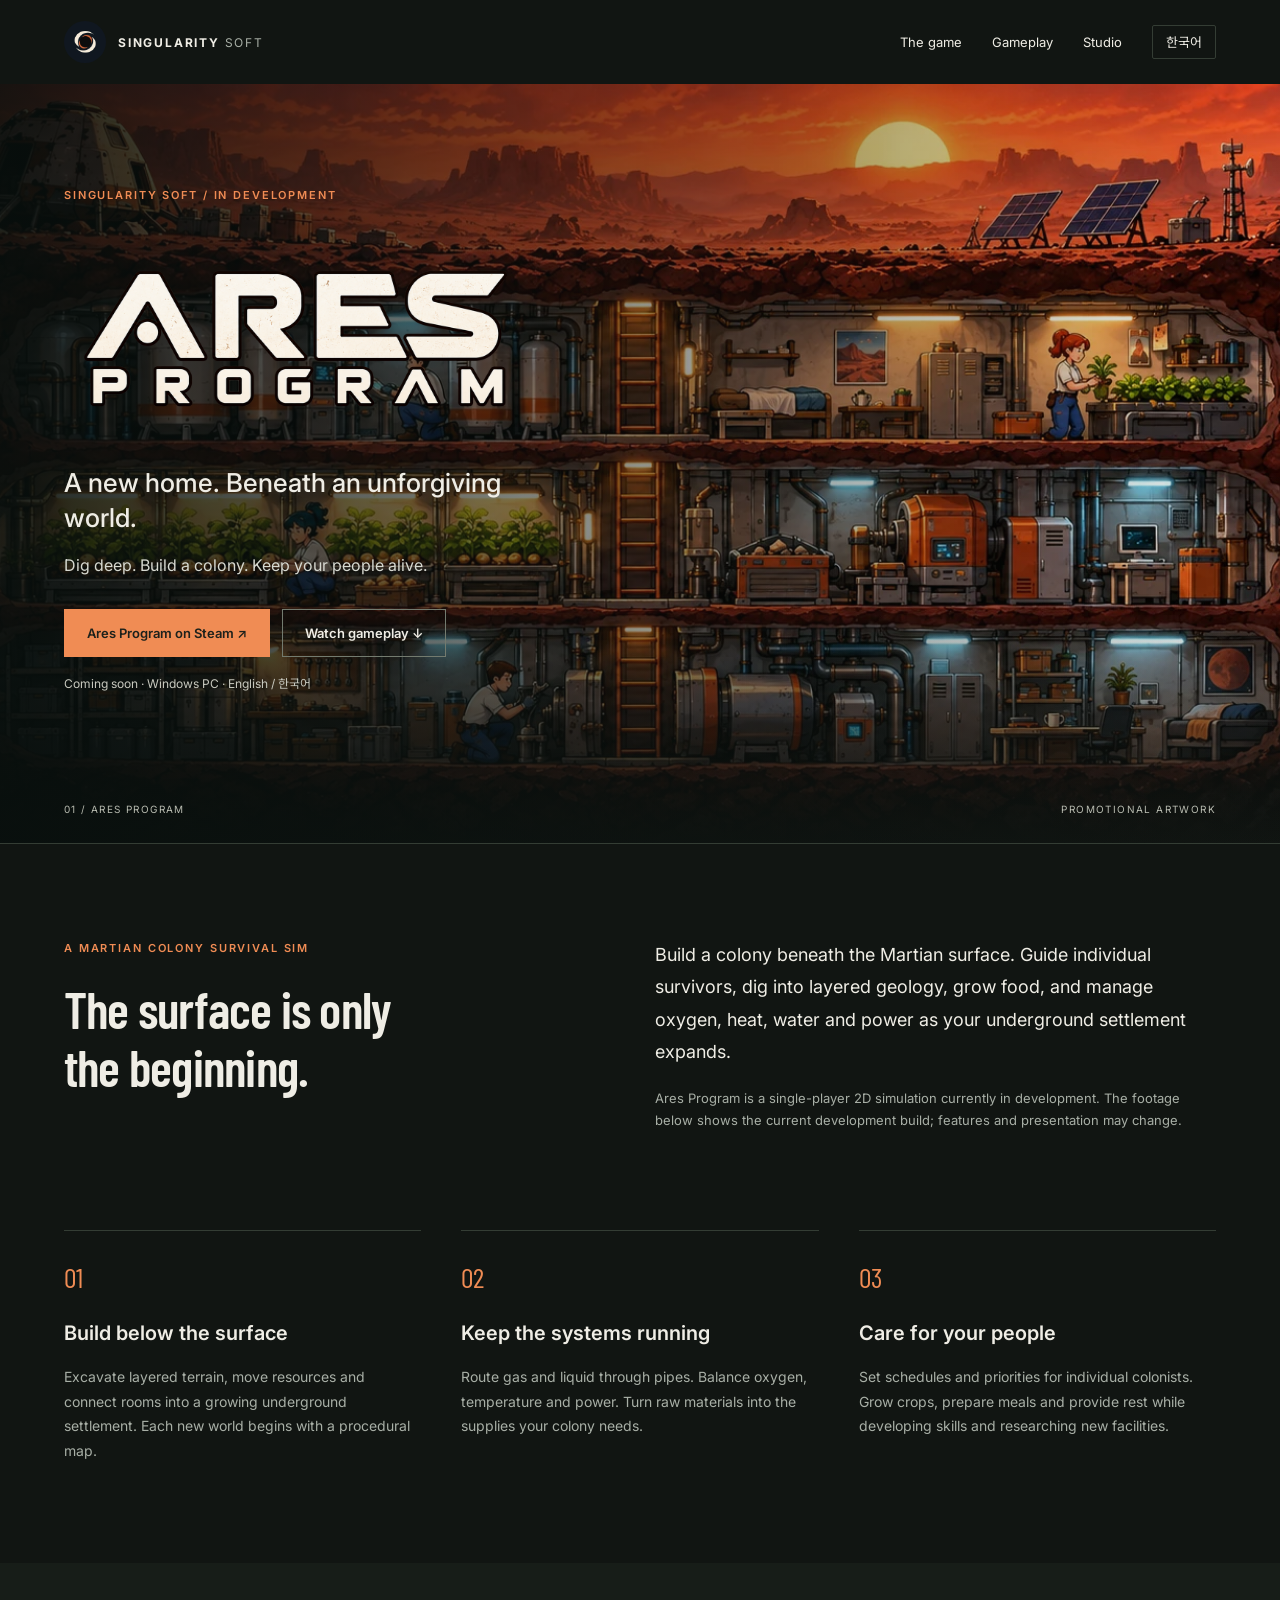
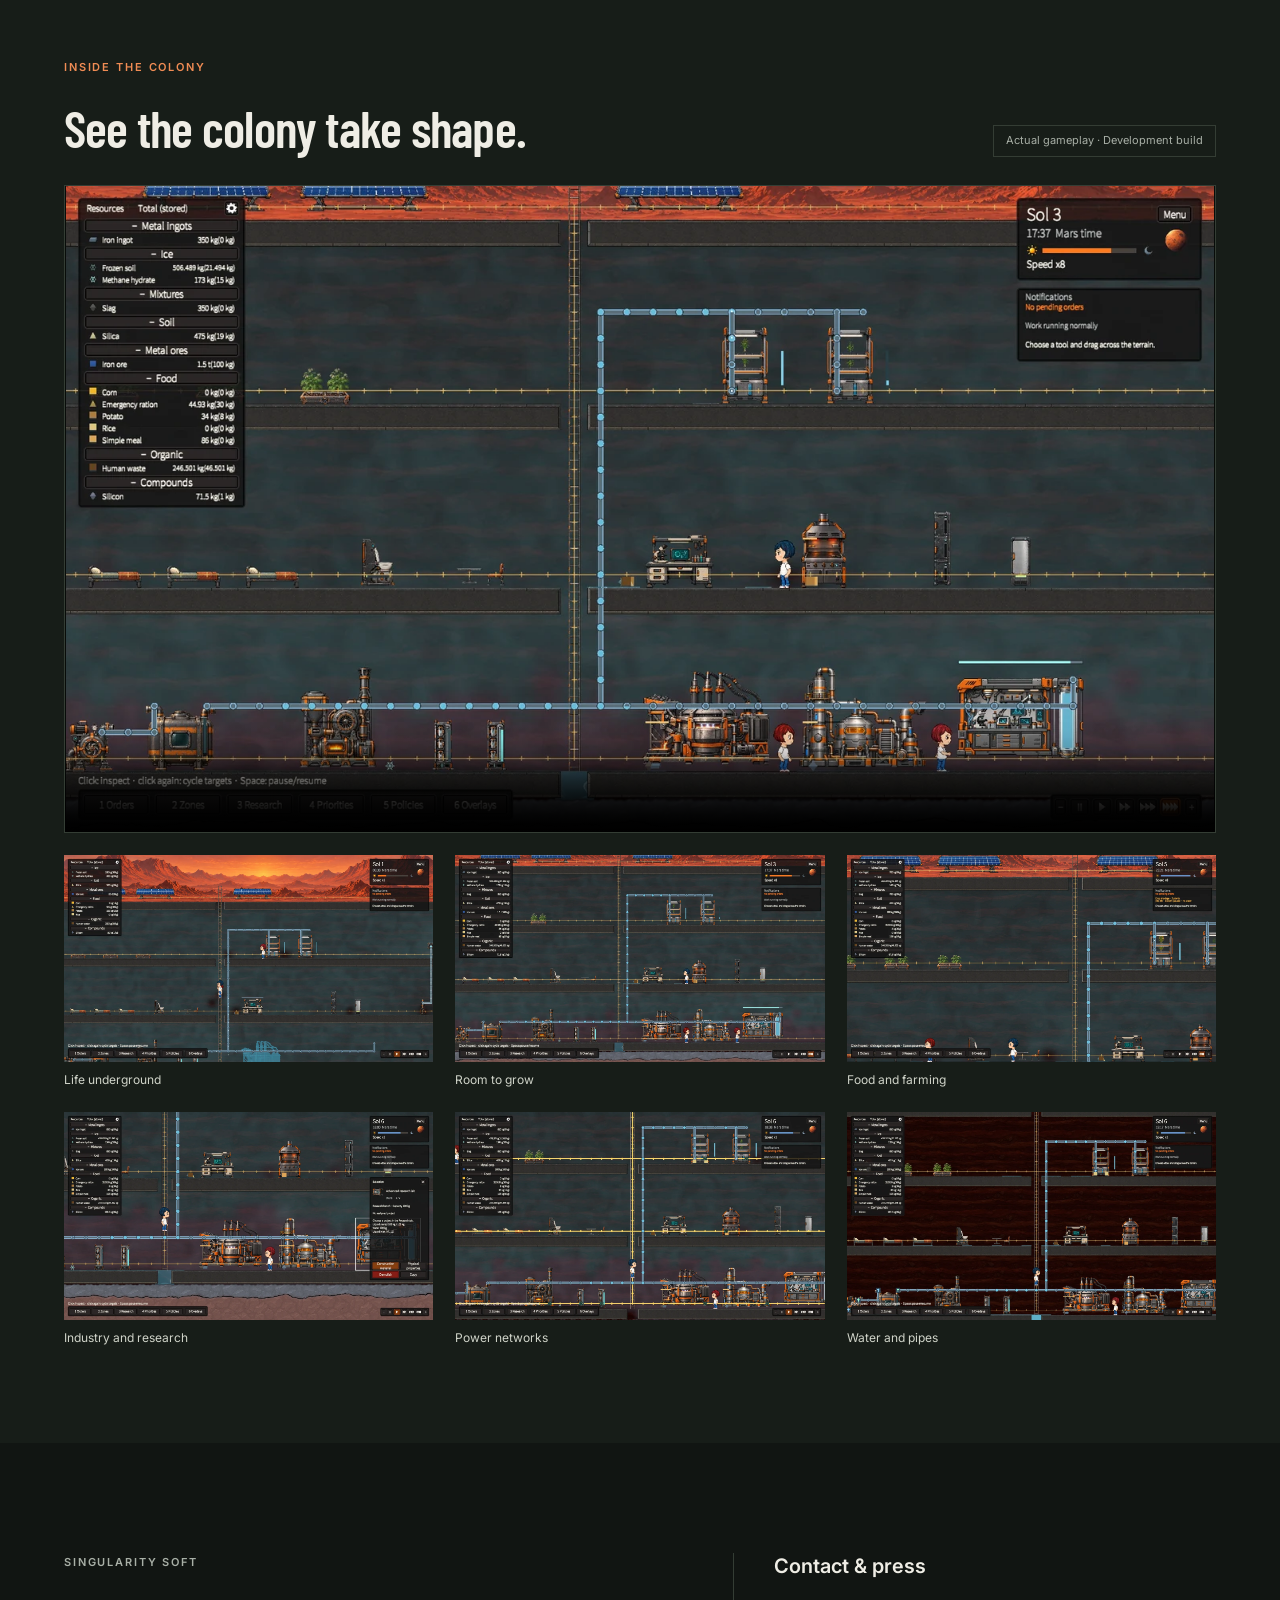
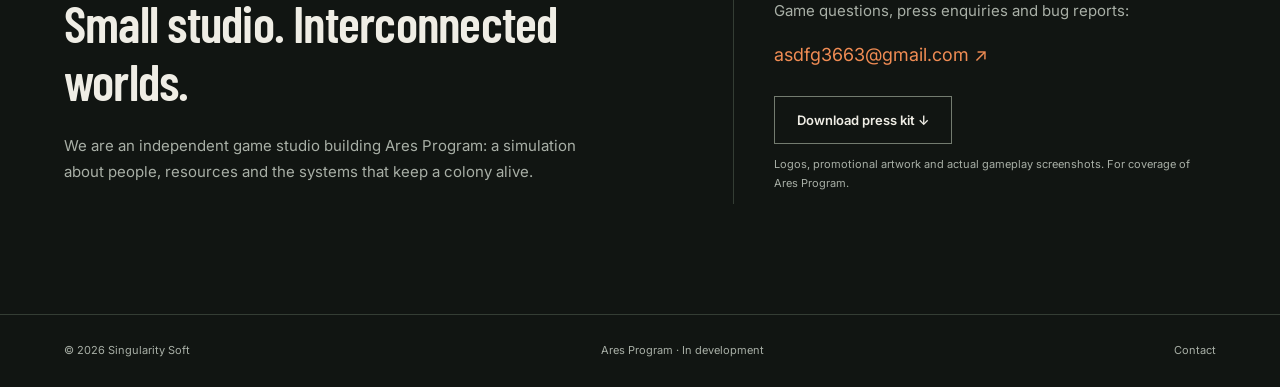
==== index.html @ 764483b1 "Publish Singularity Soft website and Ares Program press kit" ====
<!doctype html>
<html lang="en">
<head>
  <meta charset="utf-8"><meta name="viewport" content="width=device-width,initial-scale=1">
  <title>Singularity Soft — Ares Program</title>
  <meta name="description" content="Ares Program is a 2D Martian colony survival simulation from Singularity Soft. Build beneath the surface. Keep your people alive.">
  <meta property="og:title" content="Ares Program · Singularity Soft"><meta property="og:description" content="A new home beneath the Martian surface. A colony survival simulation in development for Windows.">
  <meta property="og:image" content="https://asdfg3663-alt.github.io/assets/keyart.webp"><meta property="og:type" content="website">
  <meta name="theme-color" content="#111512"><link rel="icon" href="assets/favicon.png"><link rel="stylesheet" href="style.css">
</head>
<body>
<a class="skip" href="#main">Skip to content</a>
<header><a class="brand" href="#"><img src="assets/studio.webp" alt="" width="42" height="42"><span>SINGULARITY <b>SOFT</b></span></a><nav aria-label="Main navigation"><a href="#game" data-en="The game" data-ko="게임 소개">The game</a><a href="#footage" data-en="Gameplay" data-ko="게임 플레이">Gameplay</a><a href="#studio" data-en="Studio" data-ko="개발사">Studio</a><button id="language" aria-label="Switch to Korean">한국어</button></nav></header>
<main id="main">
<section class="hero" aria-labelledby="hero-title"><div class="hero-shade"></div><div class="hero-content"><p class="eyebrow" data-en="SINGULARITY SOFT / IN DEVELOPMENT" data-ko="SINGULARITY SOFT / 개발 중">SINGULARITY SOFT / IN DEVELOPMENT</p><h1 id="hero-title"><img src="assets/ares-logo.png" alt="Ares Program" width="630" height="280"></h1><p class="hero-line" data-en="A new home. Beneath an unforgiving world." data-ko="척박한 화성, 그 아래에 지을 새로운 보금자리.">A new home. Beneath an unforgiving world.</p><p class="hero-copy" data-en="Dig deep. Build a colony. Keep your people alive." data-ko="땅을 파고, 기지를 짓고, 정착민의 생존을 이끄세요.">Dig deep. Build a colony. Keep your people alive.</p><div class="actions"><a class="button primary" href="https://store.steampowered.com/app/5440610/" data-en="Ares Program on Steam ↗" data-ko="Steam에서 Ares Program 보기 ↗">Ares Program on Steam ↗</a><a class="button" href="#footage" data-en="Watch gameplay ↓" data-ko="게임 플레이 보기 ↓">Watch gameplay ↓</a></div><p class="release" data-en="Coming soon · Windows PC · English / 한국어" data-ko="출시 예정 · Windows PC · 영어 / 한국어">Coming soon · Windows PC · English / 한국어</p></div><div class="hero-footer"><span>01 / ARES PROGRAM</span><span data-en="PROMOTIONAL ARTWORK" data-ko="홍보용 아트워크">PROMOTIONAL ARTWORK</span></div></section>
<section id="game" class="section intro"><div><p class="eyebrow" data-en="A MARTIAN COLONY SURVIVAL SIM" data-ko="화성 콜로니 생존 시뮬레이션">A MARTIAN COLONY SURVIVAL SIM</p><h2 data-en="The surface is only the beginning." data-ko="화성의 표면은 시작일 뿐입니다.">The surface is only the beginning.</h2></div><div><p class="lead" data-en="Build a colony beneath the Martian surface. Guide individual survivors, dig into layered geology, grow food, and manage oxygen, heat, water and power as your underground settlement expands." data-ko="화성 지표 아래에 콜로니를 건설하세요. 각 정착민을 이끌어 다양한 지층을 굴착하고, 식량을 재배하며, 산소·열·물·전력을 관리해 지하 정착지를 확장하세요.">Build a colony beneath the Martian surface. Guide individual survivors, dig into layered geology, grow food, and manage oxygen, heat, water and power as your underground settlement expands.</p><p class="muted" data-en="Ares Program is a single-player 2D simulation currently in development. The footage below shows the current development build; features and presentation may change." data-ko="Ares Program은 개발 중인 싱글플레이 2D 시뮬레이션입니다. 아래 영상과 스크린샷은 현재 개발 빌드의 실제 화면이며, 기능과 표현은 변경될 수 있습니다.">Ares Program is a single-player 2D simulation currently in development. The footage below shows the current development build; features and presentation may change.</p></div></section>
<section class="features section" aria-label="Game features"><article><span class="number">01</span><h3 data-en="Build below the surface" data-ko="지하를 개척하세요">Build below the surface</h3><p data-en="Excavate layered terrain, move resources and connect rooms into a growing underground settlement. Each new world begins with a procedural map." data-ko="층층이 쌓인 지형을 굴착하고, 자원을 운반하고, 방들을 연결해 지하 정착지를 확장하세요. 새로운 세계는 절차적으로 생성된 지도에서 시작합니다.">Excavate layered terrain, move resources and connect rooms into a growing underground settlement. Each new world begins with a procedural map.</p></article><article><span class="number">02</span><h3 data-en="Keep the systems running" data-ko="생존 설비를 연결하세요">Keep the systems running</h3><p data-en="Route gas and liquid through pipes. Balance oxygen, temperature and power. Turn raw materials into the supplies your colony needs." data-ko="배관으로 기체와 액체를 이송하고, 산소와 온도, 전력을 관리하세요. 원료를 가공해 콜로니에 필요한 물자를 생산하세요.">Route gas and liquid through pipes. Balance oxygen, temperature and power. Turn raw materials into the supplies your colony needs.</p></article><article><span class="number">03</span><h3 data-en="Care for your people" data-ko="정착민의 삶을 돌보세요">Care for your people</h3><p data-en="Set schedules and priorities for individual colonists. Grow crops, prepare meals and provide rest while developing skills and researching new facilities." data-ko="정착민마다 시간표와 작업 우선순위를 정하세요. 작물을 기르고 식사를 준비하고 쉴 곳을 마련하며, 능력을 키우고 새로운 시설을 연구하세요.">Set schedules and priorities for individual colonists. Grow crops, prepare meals and provide rest while developing skills and researching new facilities.</p></article></section>
<section id="footage" class="section footage"><div class="section-heading"><div><p class="eyebrow" data-en="INSIDE THE COLONY" data-ko="콜로니 내부에서">INSIDE THE COLONY</p><h2 data-en="See the colony take shape." data-ko="기지가 성장하는 모습을 만나보세요.">See the colony take shape.</h2></div><span class="pill" data-en="Actual gameplay · Development build" data-ko="실제 플레이 · 개발 빌드">Actual gameplay · Development build</span></div><video controls preload="none" playsinline poster="assets/02-expansion.webp" aria-label="Ares Program gameplay trailer"><source src="assets/gameplay-trailer.mp4" type="video/mp4"><a href="assets/gameplay-trailer.mp4">Download gameplay video</a></video><div class="gallery">
<button data-image="01-colony"><img src="assets/01-colony.webp" alt="Colonists and an underground settlement" loading="lazy"><span data-en="Life underground" data-ko="지하에서의 생활">Life underground</span></button><button data-image="02-expansion"><img src="assets/02-expansion.webp" alt="An expanded multi-floor colony" loading="lazy"><span data-en="Room to grow" data-ko="확장되는 기지">Room to grow</span></button><button data-image="03-farming"><img src="assets/03-farming.webp" alt="Crops and food production facilities" loading="lazy"><span data-en="Food and farming" data-ko="식량과 농업">Food and farming</span></button><button data-image="04-industry"><img src="assets/04-industry.webp" alt="Industrial production in the colony" loading="lazy"><span data-en="Industry and research" data-ko="생산과 연구">Industry and research</span></button><button data-image="05-power"><img src="assets/05-power.webp" alt="Power network overlay" loading="lazy"><span data-en="Power networks" data-ko="전력망">Power networks</span></button><button data-image="06-liquids"><img src="assets/06-liquids.webp" alt="Liquid pipe network overlay" loading="lazy"><span data-en="Water and pipes" data-ko="물과 배관">Water and pipes</span></button></div></section>
<section id="studio" class="section studio"><div><p class="eyebrow">SINGULARITY SOFT</p><h2 data-en="Small studio. Interconnected worlds." data-ko="작은 개발사, 서로 연결되는 세계.">Small studio. Interconnected worlds.</h2><p data-en="We are an independent game studio building Ares Program: a simulation about people, resources and the systems that keep a colony alive." data-ko="Singularity Soft는 사람과 자원, 콜로니를 살아 있게 하는 시스템을 담은 시뮬레이션 Ares Program을 만드는 인디 게임 개발사입니다.">We are an independent game studio building Ares Program: a simulation about people, resources and the systems that keep a colony alive.</p></div><aside><h3 data-en="Contact & press" data-ko="문의 및 보도자료">Contact & press</h3><p data-en="Game questions, press enquiries and bug reports:" data-ko="게임 문의, 취재 요청 및 버그 제보:">Game questions, press enquiries and bug reports:</p><a class="contact" href="mailto:asdfg3663@gmail.com">asdfg3663@gmail.com ↗</a><a class="button press" href="assets/ares-program-press-kit.zip" download data-en="Download press kit ↓" data-ko="프레스킷 다운로드 ↓">Download press kit ↓</a><p class="muted small" data-en="Logos, promotional artwork and actual gameplay screenshots. For coverage of Ares Program." data-ko="Ares Program 소개 및 보도를 위한 로고, 홍보 이미지, 실제 플레이 스크린샷입니다.">Logos, promotional artwork and actual gameplay screenshots. For coverage of Ares Program.</p></aside></section>
</main><footer><span>© 2026 Singularity Soft</span><span data-en="Ares Program · In development" data-ko="Ares Program · 개발 중">Ares Program · In development</span><a href="mailto:asdfg3663@gmail.com" data-en="Contact" data-ko="문의">Contact</a></footer>
<dialog id="lightbox"><button class="close" aria-label="Close screenshot">×</button><img alt=""><p></p></dialog><script src="script.js"></script>
</body></html>
---- style.css ----
@import url('https://fonts.googleapis.com/css2?family=Barlow+Condensed:wght@500;600;700&family=Inter:wght@400;500;600;700&family=Noto+Sans+KR:wght@400;500;700&display=swap');
:root{color-scheme:dark;--bg:#111512;--panel:#1b211d;--text:#efede5;--muted:#a8afa6;--accent:#f08c54;--line:#343d34}*{box-sizing:border-box}html{scroll-behavior:smooth;scroll-padding-top:80px}body{margin:0;background:var(--bg);color:var(--text);font:15px/1.75 Inter,'Noto Sans KR',sans-serif}a{color:inherit;text-decoration:none}button{font:inherit;cursor:pointer;color:inherit}a:focus-visible,button:focus-visible{outline:3px solid var(--accent);outline-offset:5px}header{height:84px;max-width:1440px;margin:auto;display:flex;align-items:center;justify-content:space-between;padding:0 5vw}.brand{display:flex;align-items:center;gap:12px;letter-spacing:.15em;font-size:12px;font-weight:700}.brand img{border-radius:50%}.brand b{font-weight:400;color:var(--muted)}nav{display:flex;gap:30px;align-items:center;font-size:13px}nav a:hover{color:var(--accent)}#language{background:transparent;border:1px solid var(--line);border-radius:2px;padding:5px 13px}.skip{position:absolute;left:10px;top:-100px;z-index:10;background:#111;padding:10px}.skip:focus{top:10px}.hero{position:relative;min-height:760px;display:flex;align-items:center;background:url('assets/hero.webp') center center/cover no-repeat;border-bottom:1px solid var(--line);isolation:isolate}.hero-shade{position:absolute;inset:0;background:linear-gradient(90deg,rgba(8,15,13,.9),rgba(8,15,13,.48) 46%,rgba(8,15,13,.06)),linear-gradient(0deg,#111512,transparent 28%);z-index:-1}.hero-content{width:1280px;margin:0 auto;padding:75px 5vw 110px}.eyebrow{font-size:11px;letter-spacing:.17em;font-weight:600;color:var(--accent);margin:0 0 22px}h1{margin:0 0 8px;width:470px;max-width:80vw;line-height:1}h1 img{display:block;width:100%;height:auto}.hero-line{font-size:26px;line-height:1.35;max-width:470px;margin:26px 0 14px;font-weight:500}.hero-copy{font-size:16px;color:#d7d9d1}.actions{display:flex;gap:12px;flex-wrap:wrap;margin:30px 0 16px}.button{display:inline-flex;justify-content:center;align-items:center;min-height:48px;padding:10px 22px;font-size:13px;font-weight:600;border:1px solid #737b6f;transition:background .2s}.button:hover{background:#ffffff12}.primary{background:var(--accent);border-color:var(--accent);color:#1d211b}.primary:hover{background:#ffa671}.release{font-size:12px;color:#c8c9bf}.hero-footer{position:absolute;bottom:25px;left:5vw;right:5vw;display:flex;justify-content:space-between;letter-spacing:.14em;font-size:10px;color:#b9bcb1}.section{max-width:1280px;padding:95px 5vw;margin:0 auto}h2{font-family:'Barlow Condensed','Noto Sans KR',sans-serif;font-size:clamp(34px,4vw,52px);font-weight:600;line-height:1.12;letter-spacing:-.015em;margin:0 0 24px}h3{font-size:20px;line-height:1.35;font-weight:600;margin:18px 0}.intro{display:grid;grid-template-columns:1fr 1.15fr;gap:9%;padding-bottom:50px}.intro h2{max-width:370px}.lead{margin-top:0;font-size:18px;line-height:1.8}.muted{color:var(--muted);font-size:13px}.features{display:grid;grid-template-columns:repeat(3,1fr);gap:40px;padding-top:35px;padding-bottom:100px}.features article{border-top:1px solid var(--line);padding-top:22px}.features p{color:var(--muted);font-size:14px;margin-bottom:0}.number{font-family:'Barlow Condensed',sans-serif;color:var(--accent);font-size:28px}.footage{max-width:none;background:#171d18;padding-left:max(5vw,calc((100vw - 1152px)/2));padding-right:max(5vw,calc((100vw - 1152px)/2))}.section-heading{display:flex;justify-content:space-between;gap:25px;align-items:flex-end;margin-bottom:28px}.section-heading h2{margin-bottom:0}.pill{font-size:11px;color:var(--muted);border:1px solid var(--line);padding:5px 12px;white-space:nowrap}video{width:100%;aspect-ratio:16/9;display:block;background:#080c09;border:1px solid var(--line)}.gallery{margin-top:22px;display:grid;grid-template-columns:repeat(3,1fr);gap:22px}.gallery button{background:transparent;text-align:left;border:0;padding:0}.gallery img{width:100%;aspect-ratio:16/9;object-fit:cover;display:block;transition:filter .2s}.gallery button:hover img{filter:brightness(1.16)}.gallery span{display:block;padding-top:7px;font-size:12px;color:#d0d4c9}.studio{display:grid;grid-template-columns:1.1fr 1fr;gap:12%;padding-top:110px;padding-bottom:110px}.studio p{color:var(--muted)}.studio aside{border-left:1px solid var(--line);padding-left:40px}.studio aside h3{margin-top:0}.contact{font-size:18px;color:var(--accent);display:block;overflow-wrap:anywhere}.press{margin-top:25px}.small{font-size:11px}footer{display:flex;justify-content:space-between;padding:26px 5vw;border-top:1px solid var(--line);color:var(--muted);font-size:11px}dialog{border:1px solid var(--line);padding:40px 14px 10px;background:#0c100d;max-width:94vw;max-height:94vh}dialog::backdrop{background:#000d}dialog img{display:block;max-width:89vw;max-height:77vh;object-fit:contain}dialog p{margin:10px 0 0;color:var(--muted);font-size:12px}.close{position:absolute;right:8px;top:0;border:0;background:transparent;font-size:27px}html[lang=ko] h2{font-size:clamp(30px,3.2vw,42px);line-height:1.35}html[lang=ko] .hero-line{font-size:25px}
@media(max-width:760px){header{height:70px}.brand{font-size:10px;gap:7px;letter-spacing:.06em}.brand img{width:32px;height:32px}nav{gap:12px;font-size:11px}nav a:nth-child(3){display:none}.hero{min-height:670px;background-position:58% center}.hero-shade{background:linear-gradient(90deg,#08100ded,#08100d70),linear-gradient(0deg,#111512,transparent 45%)}.hero-content{padding:65px 6vw 100px}h1{max-width:80vw;width:390px}.hero-line{font-size:24px;max-width:360px}.section{padding:60px 6vw}.intro,.studio{grid-template-columns:1fr;gap:25px}.intro h2{max-width:100%}.features{grid-template-columns:1fr;gap:28px;padding-top:0}.features h3{margin:8px 0}.features p{margin-top:0}.section-heading{display:block}.pill{display:inline-block;margin-top:16px}.gallery{grid-template-columns:repeat(2,1fr);gap:16px}.studio aside{border-left:0;border-top:1px solid var(--line);padding:25px 0 0}.lead{font-size:16px}footer{gap:15px;flex-wrap:wrap}.hero-footer{font-size:8px}.hero-copy{font-size:14px}}
@media(prefers-reduced-motion:reduce){html{scroll-behavior:auto}*{transition:none!important}}
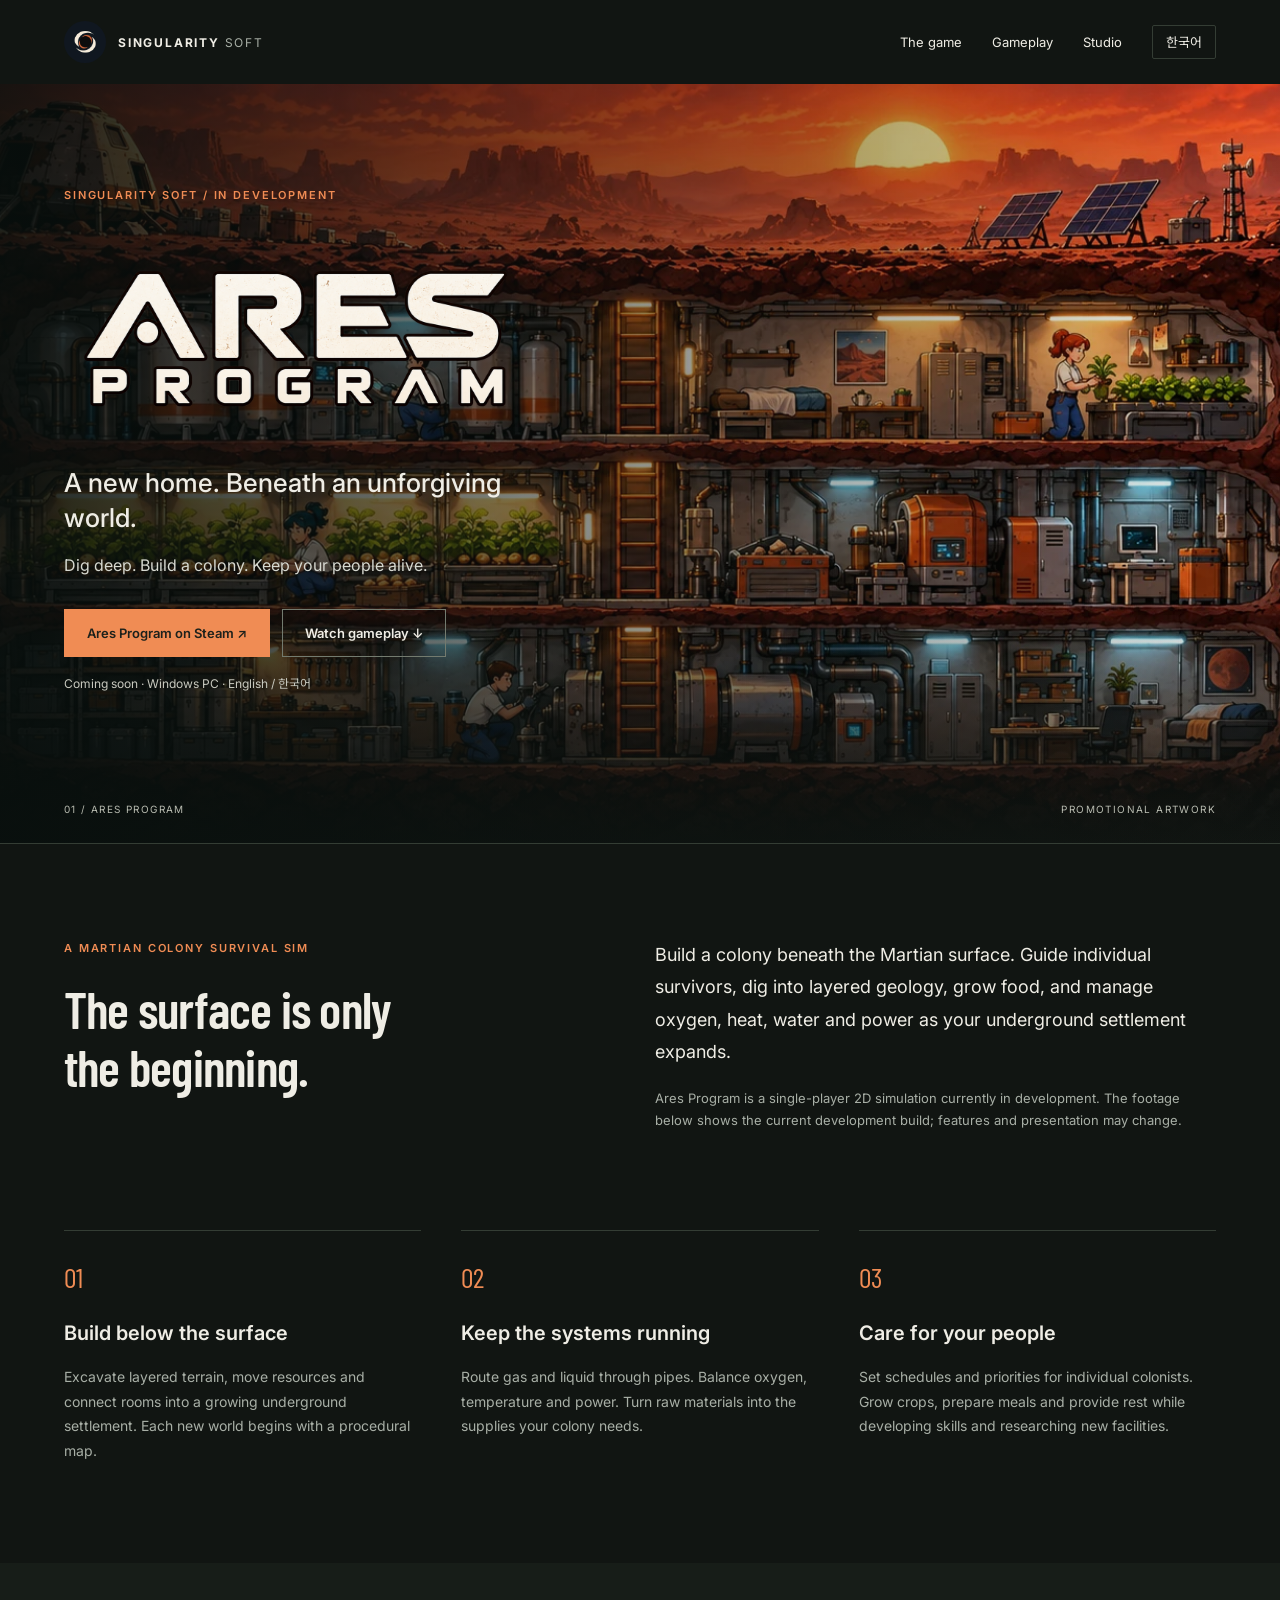
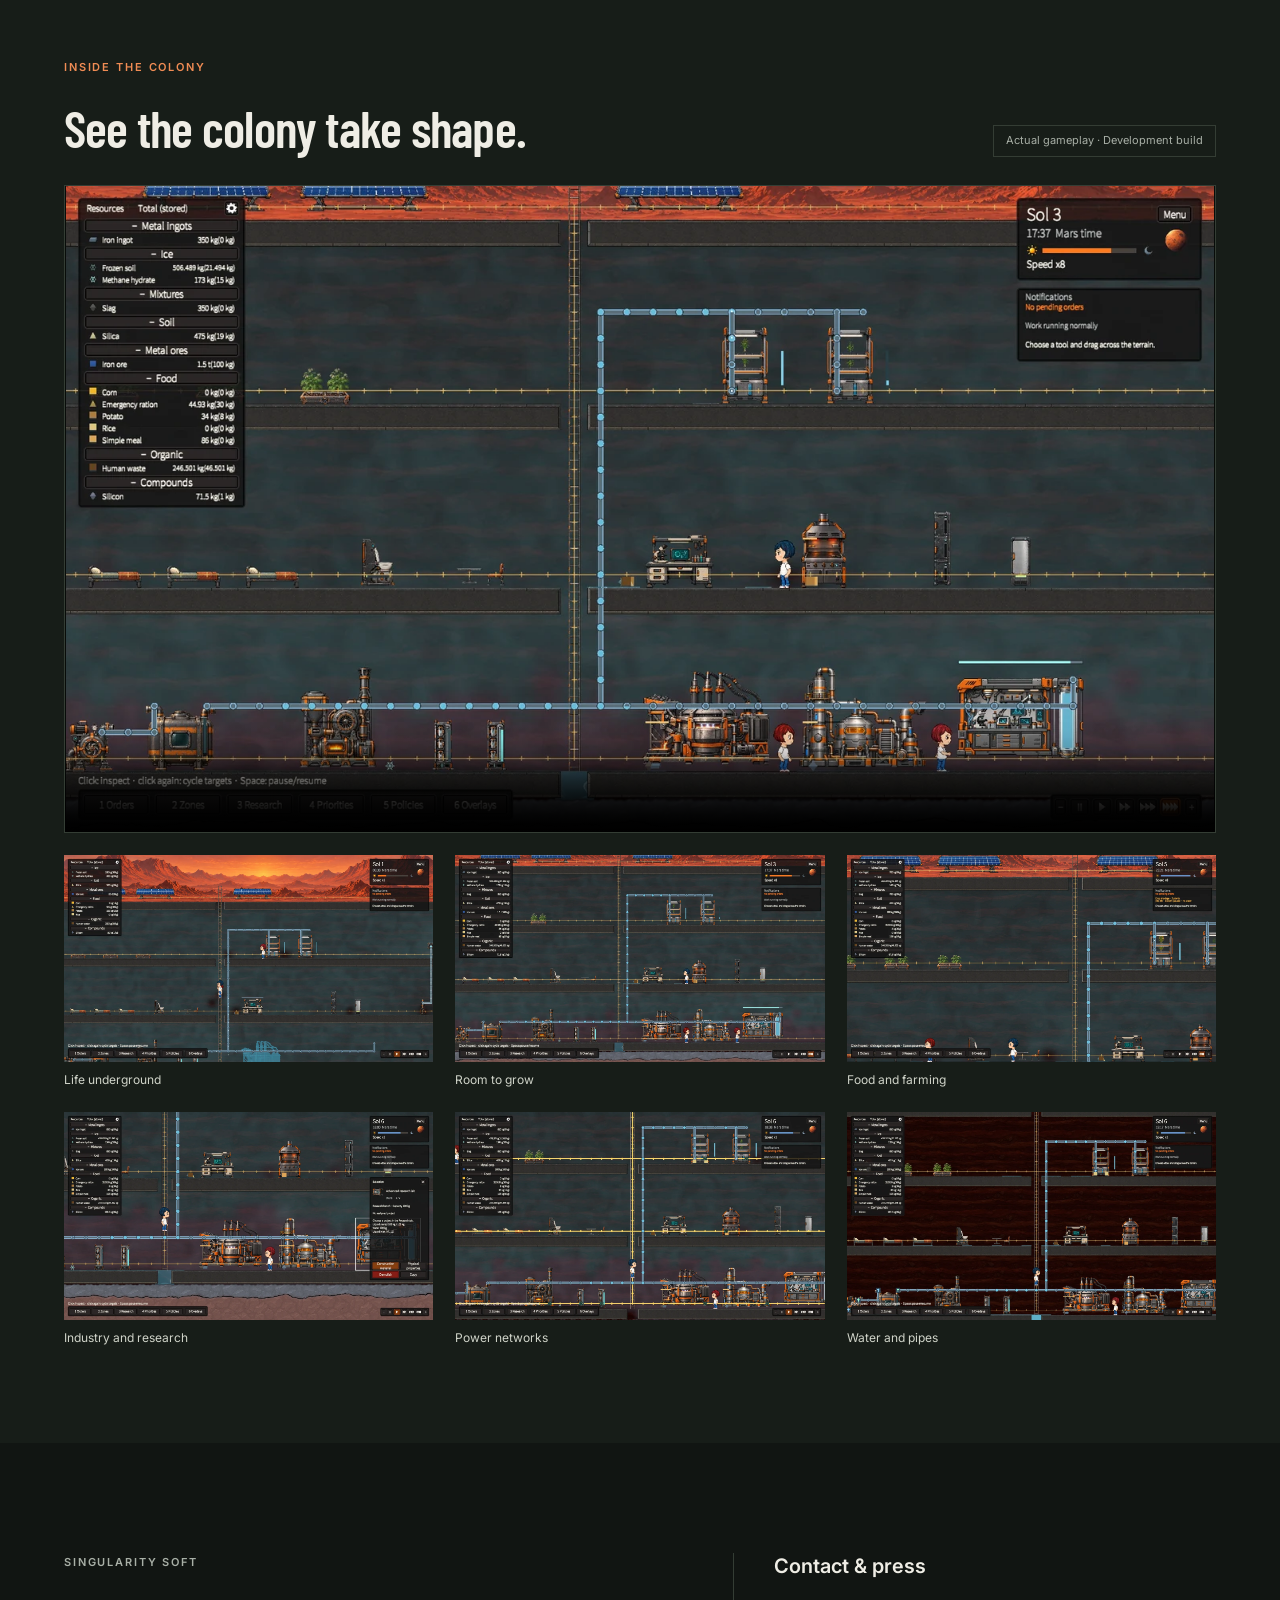
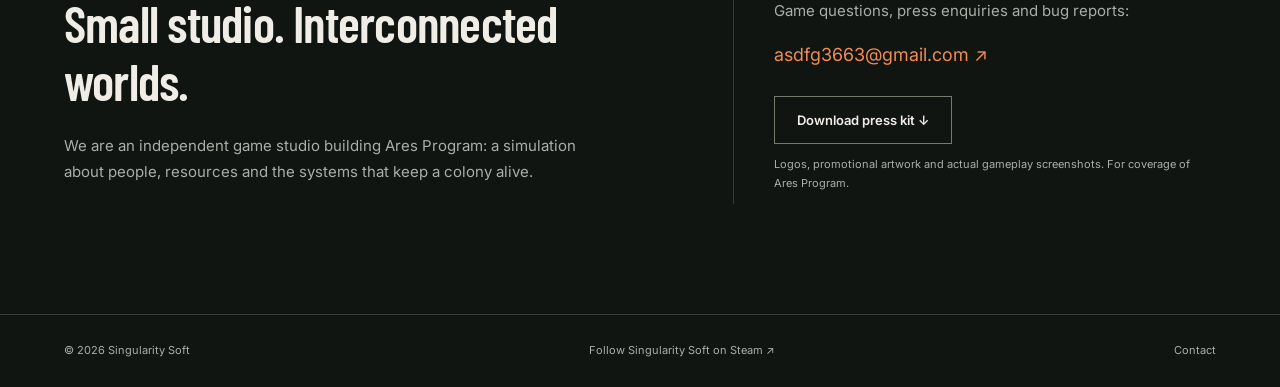
==== commit c298fc1c: "Link official Steam developer homepage" ====
--- a/index.html
+++ b/index.html
@@ -18,6 +18,6 @@
 <section id="footage" class="section footage"><div class="section-heading"><div><p class="eyebrow" data-en="INSIDE THE COLONY" data-ko="콜로니 내부에서">INSIDE THE COLONY</p><h2 data-en="See the colony take shape." data-ko="기지가 성장하는 모습을 만나보세요.">See the colony take shape.</h2></div><span class="pill" data-en="Actual gameplay · Development build" data-ko="실제 플레이 · 개발 빌드">Actual gameplay · Development build</span></div><video controls preload="none" playsinline poster="assets/02-expansion.webp" aria-label="Ares Program gameplay trailer"><source src="assets/gameplay-trailer.mp4" type="video/mp4"><a href="assets/gameplay-trailer.mp4">Download gameplay video</a></video><div class="gallery">
 <button data-image="01-colony"><img src="assets/01-colony.webp" alt="Colonists and an underground settlement" loading="lazy"><span data-en="Life underground" data-ko="지하에서의 생활">Life underground</span></button><button data-image="02-expansion"><img src="assets/02-expansion.webp" alt="An expanded multi-floor colony" loading="lazy"><span data-en="Room to grow" data-ko="확장되는 기지">Room to grow</span></button><button data-image="03-farming"><img src="assets/03-farming.webp" alt="Crops and food production facilities" loading="lazy"><span data-en="Food and farming" data-ko="식량과 농업">Food and farming</span></button><button data-image="04-industry"><img src="assets/04-industry.webp" alt="Industrial production in the colony" loading="lazy"><span data-en="Industry and research" data-ko="생산과 연구">Industry and research</span></button><button data-image="05-power"><img src="assets/05-power.webp" alt="Power network overlay" loading="lazy"><span data-en="Power networks" data-ko="전력망">Power networks</span></button><button data-image="06-liquids"><img src="assets/06-liquids.webp" alt="Liquid pipe network overlay" loading="lazy"><span data-en="Water and pipes" data-ko="물과 배관">Water and pipes</span></button></div></section>
 <section id="studio" class="section studio"><div><p class="eyebrow">SINGULARITY SOFT</p><h2 data-en="Small studio. Interconnected worlds." data-ko="작은 개발사, 서로 연결되는 세계.">Small studio. Interconnected worlds.</h2><p data-en="We are an independent game studio building Ares Program: a simulation about people, resources and the systems that keep a colony alive." data-ko="Singularity Soft는 사람과 자원, 콜로니를 살아 있게 하는 시스템을 담은 시뮬레이션 Ares Program을 만드는 인디 게임 개발사입니다.">We are an independent game studio building Ares Program: a simulation about people, resources and the systems that keep a colony alive.</p></div><aside><h3 data-en="Contact & press" data-ko="문의 및 보도자료">Contact & press</h3><p data-en="Game questions, press enquiries and bug reports:" data-ko="게임 문의, 취재 요청 및 버그 제보:">Game questions, press enquiries and bug reports:</p><a class="contact" href="mailto:asdfg3663@gmail.com">asdfg3663@gmail.com ↗</a><a class="button press" href="assets/ares-program-press-kit.zip" download data-en="Download press kit ↓" data-ko="프레스킷 다운로드 ↓">Download press kit ↓</a><p class="muted small" data-en="Logos, promotional artwork and actual gameplay screenshots. For coverage of Ares Program." data-ko="Ares Program 소개 및 보도를 위한 로고, 홍보 이미지, 실제 플레이 스크린샷입니다.">Logos, promotional artwork and actual gameplay screenshots. For coverage of Ares Program.</p></aside></section>
-</main><footer><span>© 2026 Singularity Soft</span><span data-en="Ares Program · In development" data-ko="Ares Program · 개발 중">Ares Program · In development</span><a href="mailto:asdfg3663@gmail.com" data-en="Contact" data-ko="문의">Contact</a></footer>
+</main><footer><span>© 2026 Singularity Soft</span><a href="https://store.steampowered.com/dev/SingularitySoft" data-en="Follow Singularity Soft on Steam ↗" data-ko="Steam에서 Singularity Soft 팔로우 ↗">Follow Singularity Soft on Steam ↗</a><a href="mailto:asdfg3663@gmail.com" data-en="Contact" data-ko="문의">Contact</a></footer>
 <dialog id="lightbox"><button class="close" aria-label="Close screenshot">×</button><img alt=""><p></p></dialog><script src="script.js"></script>
 </body></html>
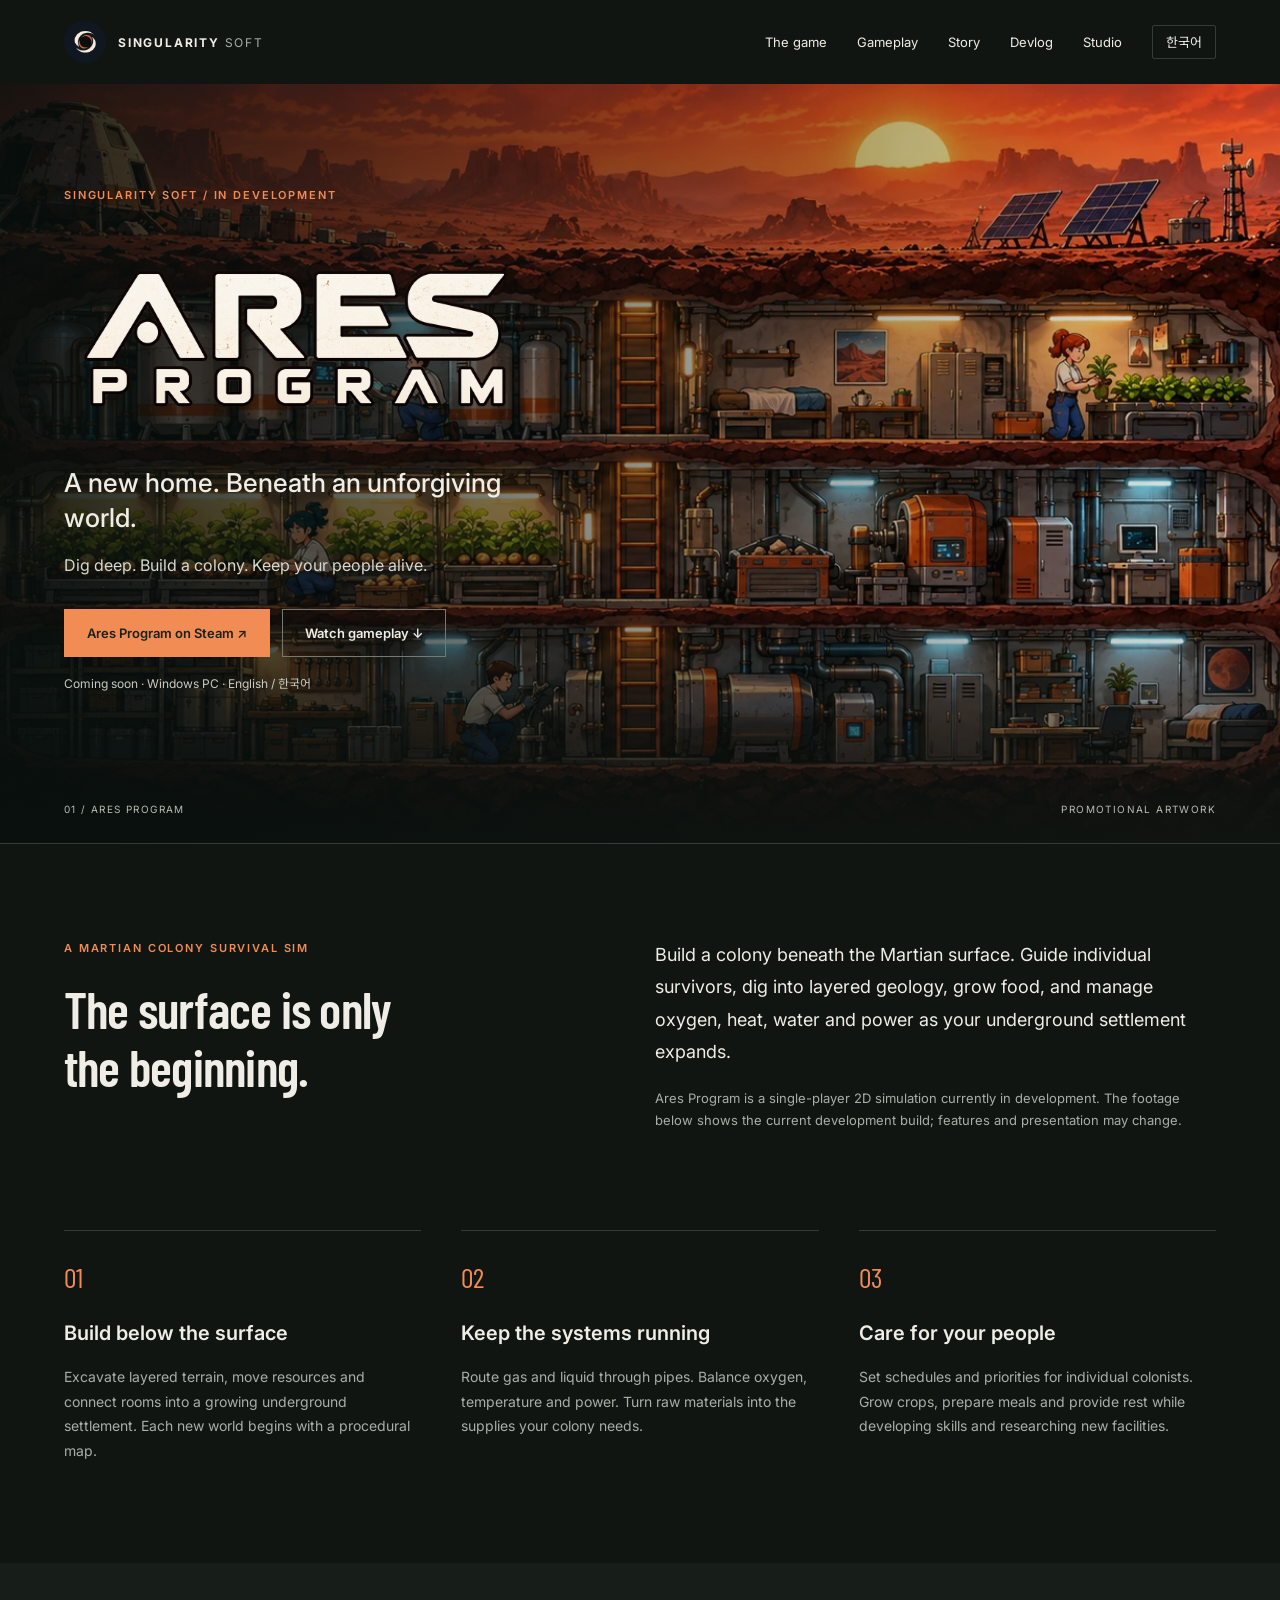
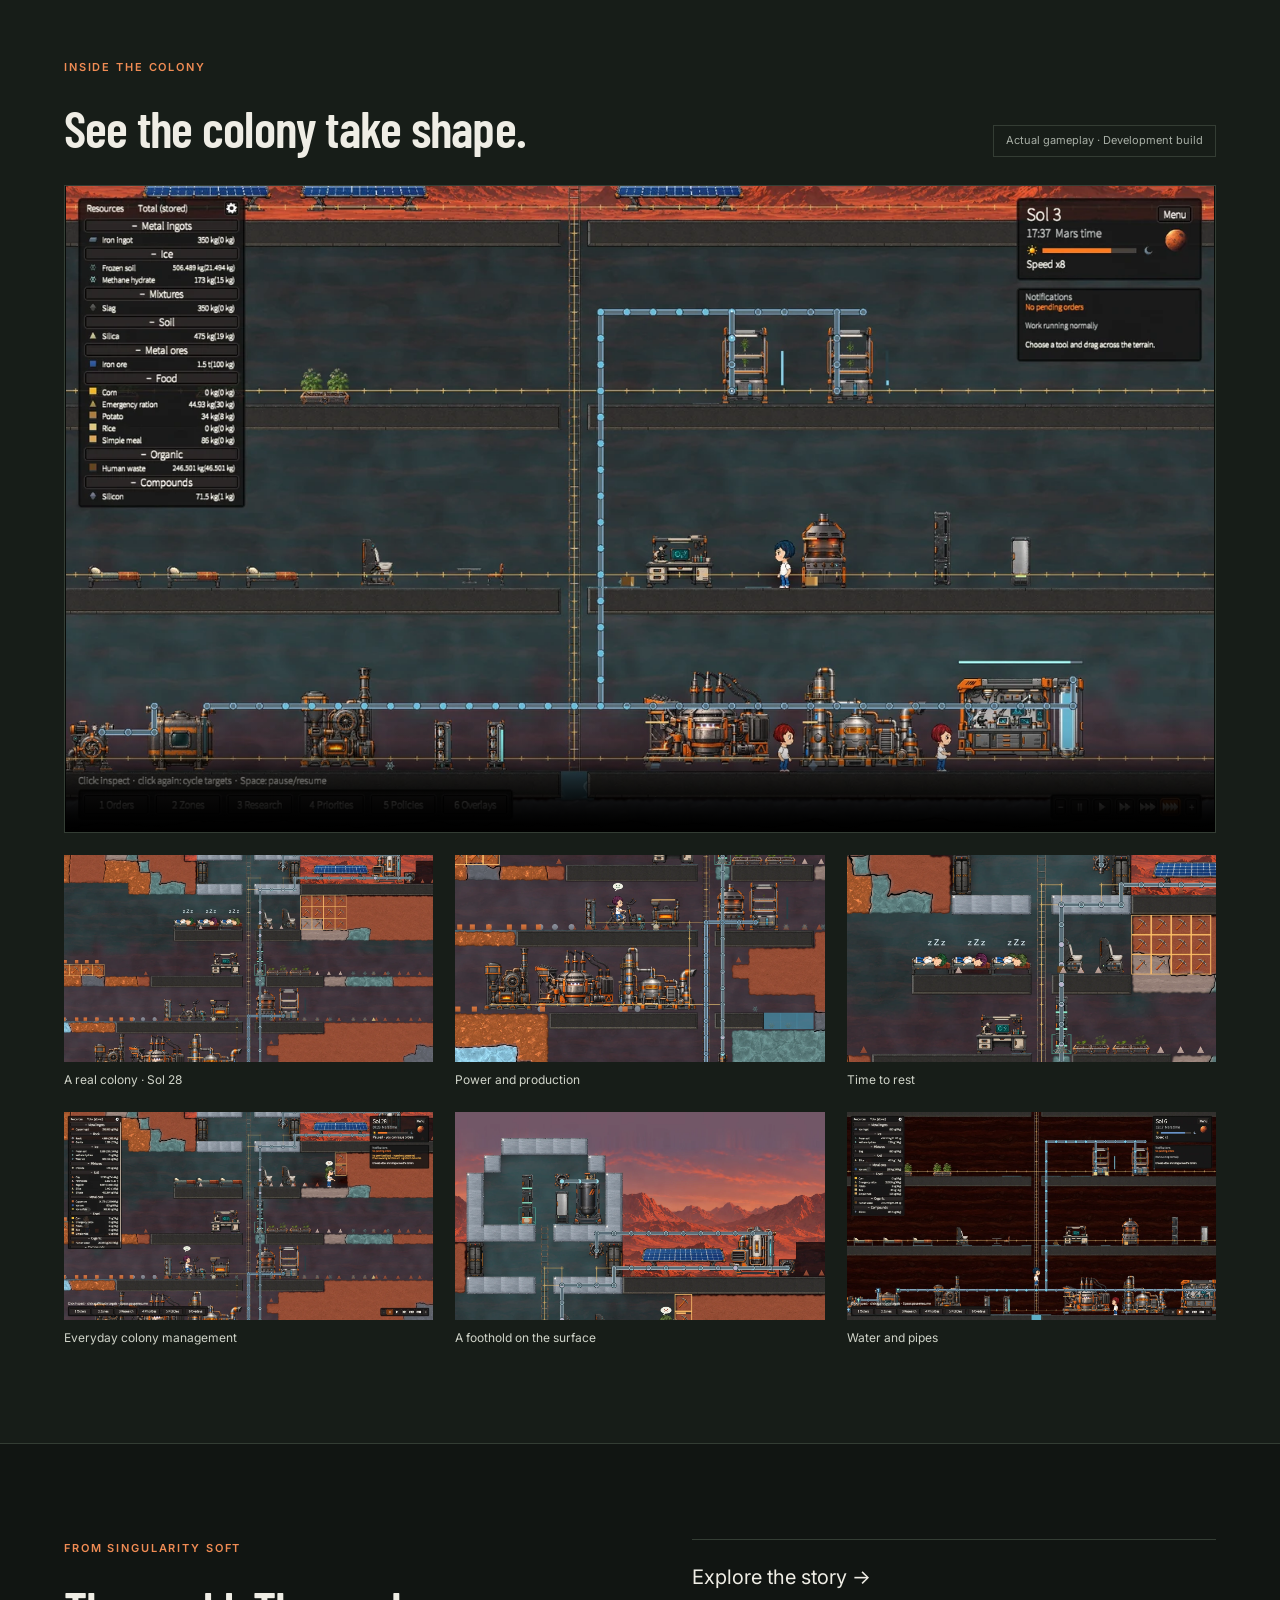
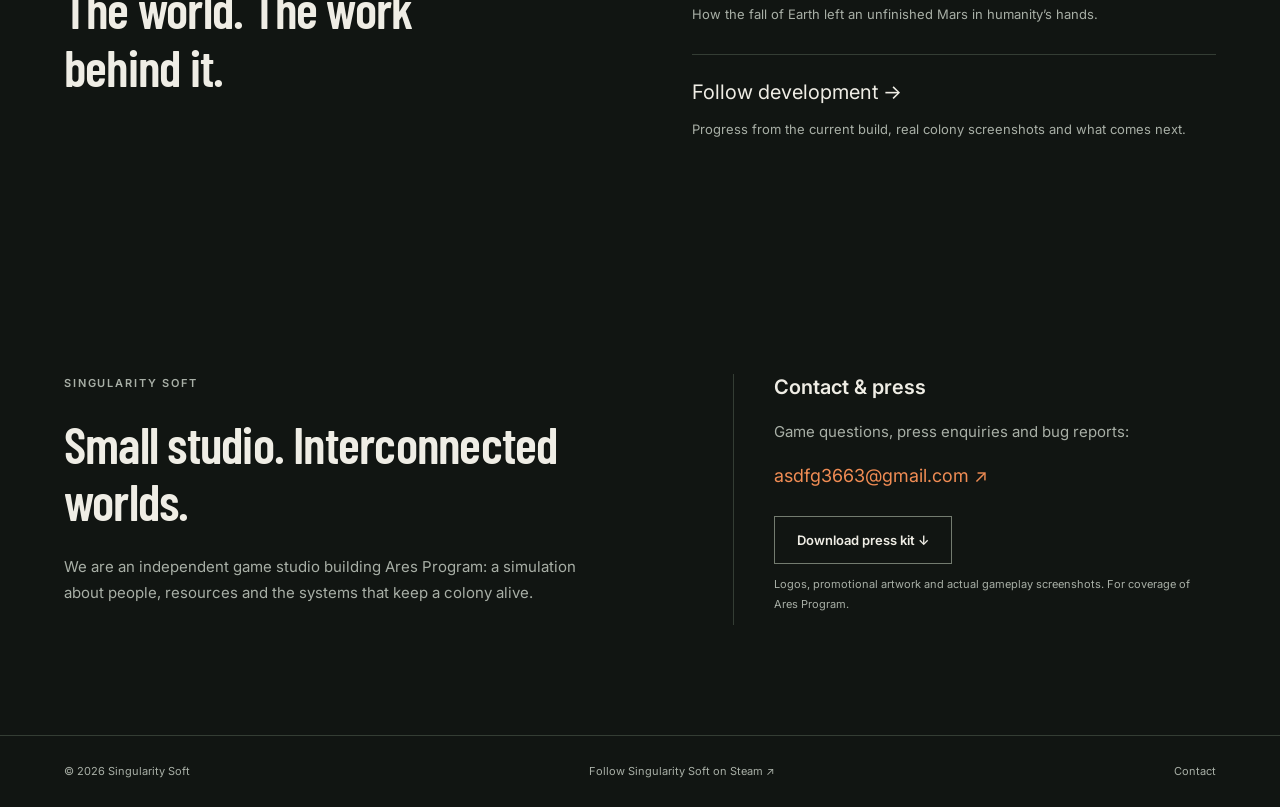
==== commit b084ea63: "Add bilingual story and development journal with player colony screenshots" ====
--- a/index.html
+++ b/index.html
@@ -7,17 +7,15 @@
   <meta property="og:title" content="Ares Program · Singularity Soft"><meta property="og:description" content="A new home beneath the Martian surface. A colony survival simulation in development for Windows.">
   <meta property="og:image" content="https://asdfg3663-alt.github.io/assets/keyart.webp"><meta property="og:type" content="website">
   <meta name="theme-color" content="#111512"><link rel="icon" href="assets/favicon.png"><link rel="stylesheet" href="style.css">
-</head>
+<link rel="stylesheet" href="journal.css"></head>
 <body>
-<a class="skip" href="#main">Skip to content</a>
-<header><a class="brand" href="#"><img src="assets/studio.webp" alt="" width="42" height="42"><span>SINGULARITY <b>SOFT</b></span></a><nav aria-label="Main navigation"><a href="#game" data-en="The game" data-ko="게임 소개">The game</a><a href="#footage" data-en="Gameplay" data-ko="게임 플레이">Gameplay</a><a href="#studio" data-en="Studio" data-ko="개발사">Studio</a><button id="language" aria-label="Switch to Korean">한국어</button></nav></header>
+<a class="skip" href="#main">Skip to content</a><header><a class="brand" href="index.html"><img src="assets/studio.webp" alt="" width="42" height="42"><span>SINGULARITY <b>SOFT</b></span></a><nav aria-label="Main navigation"><a href="index.html#game"  data-en="The game" data-ko="게임 소개">The game</a><a href="index.html#footage"  data-en="Gameplay" data-ko="플레이">Gameplay</a><a href="story.html"  data-en="Story" data-ko="배경스토리">Story</a><a href="devlog.html"  data-en="Devlog" data-ko="개발일지">Devlog</a><a href="index.html#studio"  data-en="Studio" data-ko="개발사">Studio</a><button id="language" aria-label="Switch to Korean">한국어</button></nav></header>
 <main id="main">
 <section class="hero" aria-labelledby="hero-title"><div class="hero-shade"></div><div class="hero-content"><p class="eyebrow" data-en="SINGULARITY SOFT / IN DEVELOPMENT" data-ko="SINGULARITY SOFT / 개발 중">SINGULARITY SOFT / IN DEVELOPMENT</p><h1 id="hero-title"><img src="assets/ares-logo.png" alt="Ares Program" width="630" height="280"></h1><p class="hero-line" data-en="A new home. Beneath an unforgiving world." data-ko="척박한 화성, 그 아래에 지을 새로운 보금자리.">A new home. Beneath an unforgiving world.</p><p class="hero-copy" data-en="Dig deep. Build a colony. Keep your people alive." data-ko="땅을 파고, 기지를 짓고, 정착민의 생존을 이끄세요.">Dig deep. Build a colony. Keep your people alive.</p><div class="actions"><a class="button primary" href="https://store.steampowered.com/app/5440610/" data-en="Ares Program on Steam ↗" data-ko="Steam에서 Ares Program 보기 ↗">Ares Program on Steam ↗</a><a class="button" href="#footage" data-en="Watch gameplay ↓" data-ko="게임 플레이 보기 ↓">Watch gameplay ↓</a></div><p class="release" data-en="Coming soon · Windows PC · English / 한국어" data-ko="출시 예정 · Windows PC · 영어 / 한국어">Coming soon · Windows PC · English / 한국어</p></div><div class="hero-footer"><span>01 / ARES PROGRAM</span><span data-en="PROMOTIONAL ARTWORK" data-ko="홍보용 아트워크">PROMOTIONAL ARTWORK</span></div></section>
 <section id="game" class="section intro"><div><p class="eyebrow" data-en="A MARTIAN COLONY SURVIVAL SIM" data-ko="화성 콜로니 생존 시뮬레이션">A MARTIAN COLONY SURVIVAL SIM</p><h2 data-en="The surface is only the beginning." data-ko="화성의 표면은 시작일 뿐입니다.">The surface is only the beginning.</h2></div><div><p class="lead" data-en="Build a colony beneath the Martian surface. Guide individual survivors, dig into layered geology, grow food, and manage oxygen, heat, water and power as your underground settlement expands." data-ko="화성 지표 아래에 콜로니를 건설하세요. 각 정착민을 이끌어 다양한 지층을 굴착하고, 식량을 재배하며, 산소·열·물·전력을 관리해 지하 정착지를 확장하세요.">Build a colony beneath the Martian surface. Guide individual survivors, dig into layered geology, grow food, and manage oxygen, heat, water and power as your underground settlement expands.</p><p class="muted" data-en="Ares Program is a single-player 2D simulation currently in development. The footage below shows the current development build; features and presentation may change." data-ko="Ares Program은 개발 중인 싱글플레이 2D 시뮬레이션입니다. 아래 영상과 스크린샷은 현재 개발 빌드의 실제 화면이며, 기능과 표현은 변경될 수 있습니다.">Ares Program is a single-player 2D simulation currently in development. The footage below shows the current development build; features and presentation may change.</p></div></section>
 <section class="features section" aria-label="Game features"><article><span class="number">01</span><h3 data-en="Build below the surface" data-ko="지하를 개척하세요">Build below the surface</h3><p data-en="Excavate layered terrain, move resources and connect rooms into a growing underground settlement. Each new world begins with a procedural map." data-ko="층층이 쌓인 지형을 굴착하고, 자원을 운반하고, 방들을 연결해 지하 정착지를 확장하세요. 새로운 세계는 절차적으로 생성된 지도에서 시작합니다.">Excavate layered terrain, move resources and connect rooms into a growing underground settlement. Each new world begins with a procedural map.</p></article><article><span class="number">02</span><h3 data-en="Keep the systems running" data-ko="생존 설비를 연결하세요">Keep the systems running</h3><p data-en="Route gas and liquid through pipes. Balance oxygen, temperature and power. Turn raw materials into the supplies your colony needs." data-ko="배관으로 기체와 액체를 이송하고, 산소와 온도, 전력을 관리하세요. 원료를 가공해 콜로니에 필요한 물자를 생산하세요.">Route gas and liquid through pipes. Balance oxygen, temperature and power. Turn raw materials into the supplies your colony needs.</p></article><article><span class="number">03</span><h3 data-en="Care for your people" data-ko="정착민의 삶을 돌보세요">Care for your people</h3><p data-en="Set schedules and priorities for individual colonists. Grow crops, prepare meals and provide rest while developing skills and researching new facilities." data-ko="정착민마다 시간표와 작업 우선순위를 정하세요. 작물을 기르고 식사를 준비하고 쉴 곳을 마련하며, 능력을 키우고 새로운 시설을 연구하세요.">Set schedules and priorities for individual colonists. Grow crops, prepare meals and provide rest while developing skills and researching new facilities.</p></article></section>
-<section id="footage" class="section footage"><div class="section-heading"><div><p class="eyebrow" data-en="INSIDE THE COLONY" data-ko="콜로니 내부에서">INSIDE THE COLONY</p><h2 data-en="See the colony take shape." data-ko="기지가 성장하는 모습을 만나보세요.">See the colony take shape.</h2></div><span class="pill" data-en="Actual gameplay · Development build" data-ko="실제 플레이 · 개발 빌드">Actual gameplay · Development build</span></div><video controls preload="none" playsinline poster="assets/02-expansion.webp" aria-label="Ares Program gameplay trailer"><source src="assets/gameplay-trailer.mp4" type="video/mp4"><a href="assets/gameplay-trailer.mp4">Download gameplay video</a></video><div class="gallery">
-<button data-image="01-colony"><img src="assets/01-colony.webp" alt="Colonists and an underground settlement" loading="lazy"><span data-en="Life underground" data-ko="지하에서의 생활">Life underground</span></button><button data-image="02-expansion"><img src="assets/02-expansion.webp" alt="An expanded multi-floor colony" loading="lazy"><span data-en="Room to grow" data-ko="확장되는 기지">Room to grow</span></button><button data-image="03-farming"><img src="assets/03-farming.webp" alt="Crops and food production facilities" loading="lazy"><span data-en="Food and farming" data-ko="식량과 농업">Food and farming</span></button><button data-image="04-industry"><img src="assets/04-industry.webp" alt="Industrial production in the colony" loading="lazy"><span data-en="Industry and research" data-ko="생산과 연구">Industry and research</span></button><button data-image="05-power"><img src="assets/05-power.webp" alt="Power network overlay" loading="lazy"><span data-en="Power networks" data-ko="전력망">Power networks</span></button><button data-image="06-liquids"><img src="assets/06-liquids.webp" alt="Liquid pipe network overlay" loading="lazy"><span data-en="Water and pipes" data-ko="물과 배관">Water and pipes</span></button></div></section>
-<section id="studio" class="section studio"><div><p class="eyebrow">SINGULARITY SOFT</p><h2 data-en="Small studio. Interconnected worlds." data-ko="작은 개발사, 서로 연결되는 세계.">Small studio. Interconnected worlds.</h2><p data-en="We are an independent game studio building Ares Program: a simulation about people, resources and the systems that keep a colony alive." data-ko="Singularity Soft는 사람과 자원, 콜로니를 살아 있게 하는 시스템을 담은 시뮬레이션 Ares Program을 만드는 인디 게임 개발사입니다.">We are an independent game studio building Ares Program: a simulation about people, resources and the systems that keep a colony alive.</p></div><aside><h3 data-en="Contact & press" data-ko="문의 및 보도자료">Contact & press</h3><p data-en="Game questions, press enquiries and bug reports:" data-ko="게임 문의, 취재 요청 및 버그 제보:">Game questions, press enquiries and bug reports:</p><a class="contact" href="mailto:asdfg3663@gmail.com">asdfg3663@gmail.com ↗</a><a class="button press" href="assets/ares-program-press-kit.zip" download data-en="Download press kit ↓" data-ko="프레스킷 다운로드 ↓">Download press kit ↓</a><p class="muted small" data-en="Logos, promotional artwork and actual gameplay screenshots. For coverage of Ares Program." data-ko="Ares Program 소개 및 보도를 위한 로고, 홍보 이미지, 실제 플레이 스크린샷입니다.">Logos, promotional artwork and actual gameplay screenshots. For coverage of Ares Program.</p></aside></section>
+<section id="footage" class="section footage"><div class="section-heading"><div><p class="eyebrow" data-en="INSIDE THE COLONY" data-ko="콜로니 내부에서">INSIDE THE COLONY</p><h2 data-en="See the colony take shape." data-ko="기지가 성장하는 모습을 만나보세요.">See the colony take shape.</h2></div><span class="pill" data-en="Actual gameplay · Development build" data-ko="실제 플레이 · 개발 빌드">Actual gameplay · Development build</span></div><video controls preload="none" playsinline poster="assets/02-expansion.webp" aria-label="Ares Program gameplay trailer"><source src="assets/gameplay-trailer.mp4" type="video/mp4"><a href="assets/gameplay-trailer.mp4">Download gameplay video</a></video><div class="gallery"><button data-image="player-01-player-colony"><img src="assets/player-01-player-colony.webp" alt="A real colony · Sol 28" data-alt-en="A real colony · Sol 28" data-alt-ko="실제 플레이 기지 · Sol 28" loading="lazy"><span  data-en="A real colony · Sol 28" data-ko="실제 플레이 기지 · Sol 28">A real colony · Sol 28</span></button><button data-image="player-03-production"><img src="assets/player-03-production.webp" alt="Power and production" data-alt-en="Power and production" data-alt-ko="전력과 생산시설" loading="lazy"><span  data-en="Power and production" data-ko="전력과 생산시설">Power and production</span></button><button data-image="player-02-colony-night"><img src="assets/player-02-colony-night.webp" alt="Time to rest" data-alt-en="Time to rest" data-alt-ko="정착민의 휴식" loading="lazy"><span  data-en="Time to rest" data-ko="정착민의 휴식">Time to rest</span></button><button data-image="player-05-gameplay"><img src="assets/player-05-gameplay.webp" alt="Everyday colony management" data-alt-en="Everyday colony management" data-alt-ko="기지 운영 화면" loading="lazy"><span  data-en="Everyday colony management" data-ko="기지 운영 화면">Everyday colony management</span></button><button data-image="player-06-surface"><img src="assets/player-06-surface.webp" alt="A foothold on the surface" data-alt-en="A foothold on the surface" data-alt-ko="화성 표면의 거점" loading="lazy"><span  data-en="A foothold on the surface" data-ko="화성 표면의 거점">A foothold on the surface</span></button><button data-image="06-liquids"><img src="assets/06-liquids.webp" alt="Water and pipes" data-alt-en="Water and pipes" data-alt-ko="물과 배관" loading="lazy"><span  data-en="Water and pipes" data-ko="물과 배관">Water and pipes</span></button></div></section>
+<section id="journal-links" class="section journal-links"><div><p class="eyebrow" data-en="FROM SINGULARITY SOFT" data-ko="SINGULARITY SOFT의 기록">FROM SINGULARITY SOFT</p><h2  data-en="The world. The work behind it." data-ko="세계관과 개발 이야기.">The world. The work behind it.</h2></div><div><a href="story.html" class="journal-link" data-en="Explore the story →" data-ko="배경스토리 읽기 →">Explore the story →</a><p class="muted" data-en="How the fall of Earth left an unfinished Mars in humanity’s hands." data-ko="지구의 붕괴 이후, 미완성의 화성이 인류에게 남겨지기까지.">How the fall of Earth left an unfinished Mars in humanity’s hands.</p><a href="devlog.html" class="journal-link" data-en="Follow development →" data-ko="개발일지 읽기 →">Follow development →</a><p class="muted" data-en="Progress from the current build, real colony screenshots and what comes next." data-ko="현재 빌드의 개발 현황, 실제 기지 사진, 그리고 다음 작업.">Progress from the current build, real colony screenshots and what comes next.</p></div></section><section id="studio" class="section studio"><div><p class="eyebrow">SINGULARITY SOFT</p><h2 data-en="Small studio. Interconnected worlds." data-ko="작은 개발사, 서로 연결되는 세계.">Small studio. Interconnected worlds.</h2><p data-en="We are an independent game studio building Ares Program: a simulation about people, resources and the systems that keep a colony alive." data-ko="Singularity Soft는 사람과 자원, 콜로니를 살아 있게 하는 시스템을 담은 시뮬레이션 Ares Program을 만드는 인디 게임 개발사입니다.">We are an independent game studio building Ares Program: a simulation about people, resources and the systems that keep a colony alive.</p></div><aside><h3 data-en="Contact & press" data-ko="문의 및 보도자료">Contact & press</h3><p data-en="Game questions, press enquiries and bug reports:" data-ko="게임 문의, 취재 요청 및 버그 제보:">Game questions, press enquiries and bug reports:</p><a class="contact" href="mailto:asdfg3663@gmail.com">asdfg3663@gmail.com ↗</a><a class="button press" href="assets/ares-program-press-kit.zip" download data-en="Download press kit ↓" data-ko="프레스킷 다운로드 ↓">Download press kit ↓</a><p class="muted small" data-en="Logos, promotional artwork and actual gameplay screenshots. For coverage of Ares Program." data-ko="Ares Program 소개 및 보도를 위한 로고, 홍보 이미지, 실제 플레이 스크린샷입니다.">Logos, promotional artwork and actual gameplay screenshots. For coverage of Ares Program.</p></aside></section>
 </main><footer><span>© 2026 Singularity Soft</span><a href="https://store.steampowered.com/dev/SingularitySoft" data-en="Follow Singularity Soft on Steam ↗" data-ko="Steam에서 Singularity Soft 팔로우 ↗">Follow Singularity Soft on Steam ↗</a><a href="mailto:asdfg3663@gmail.com" data-en="Contact" data-ko="문의">Contact</a></footer>
 <dialog id="lightbox"><button class="close" aria-label="Close screenshot">×</button><img alt=""><p></p></dialog><script src="script.js"></script>
 </body></html>
--- a/style.css
+++ b/style.css
@@ -1,4 +1,4 @@
 @import url('https://fonts.googleapis.com/css2?family=Barlow+Condensed:wght@500;600;700&family=Inter:wght@400;500;600;700&family=Noto+Sans+KR:wght@400;500;700&display=swap');
 :root{color-scheme:dark;--bg:#111512;--panel:#1b211d;--text:#efede5;--muted:#a8afa6;--accent:#f08c54;--line:#343d34}*{box-sizing:border-box}html{scroll-behavior:smooth;scroll-padding-top:80px}body{margin:0;background:var(--bg);color:var(--text);font:15px/1.75 Inter,'Noto Sans KR',sans-serif}a{color:inherit;text-decoration:none}button{font:inherit;cursor:pointer;color:inherit}a:focus-visible,button:focus-visible{outline:3px solid var(--accent);outline-offset:5px}header{height:84px;max-width:1440px;margin:auto;display:flex;align-items:center;justify-content:space-between;padding:0 5vw}.brand{display:flex;align-items:center;gap:12px;letter-spacing:.15em;font-size:12px;font-weight:700}.brand img{border-radius:50%}.brand b{font-weight:400;color:var(--muted)}nav{display:flex;gap:30px;align-items:center;font-size:13px}nav a:hover{color:var(--accent)}#language{background:transparent;border:1px solid var(--line);border-radius:2px;padding:5px 13px}.skip{position:absolute;left:10px;top:-100px;z-index:10;background:#111;padding:10px}.skip:focus{top:10px}.hero{position:relative;min-height:760px;display:flex;align-items:center;background:url('assets/hero.webp') center center/cover no-repeat;border-bottom:1px solid var(--line);isolation:isolate}.hero-shade{position:absolute;inset:0;background:linear-gradient(90deg,rgba(8,15,13,.9),rgba(8,15,13,.48) 46%,rgba(8,15,13,.06)),linear-gradient(0deg,#111512,transparent 28%);z-index:-1}.hero-content{width:1280px;margin:0 auto;padding:75px 5vw 110px}.eyebrow{font-size:11px;letter-spacing:.17em;font-weight:600;color:var(--accent);margin:0 0 22px}h1{margin:0 0 8px;width:470px;max-width:80vw;line-height:1}h1 img{display:block;width:100%;height:auto}.hero-line{font-size:26px;line-height:1.35;max-width:470px;margin:26px 0 14px;font-weight:500}.hero-copy{font-size:16px;color:#d7d9d1}.actions{display:flex;gap:12px;flex-wrap:wrap;margin:30px 0 16px}.button{display:inline-flex;justify-content:center;align-items:center;min-height:48px;padding:10px 22px;font-size:13px;font-weight:600;border:1px solid #737b6f;transition:background .2s}.button:hover{background:#ffffff12}.primary{background:var(--accent);border-color:var(--accent);color:#1d211b}.primary:hover{background:#ffa671}.release{font-size:12px;color:#c8c9bf}.hero-footer{position:absolute;bottom:25px;left:5vw;right:5vw;display:flex;justify-content:space-between;letter-spacing:.14em;font-size:10px;color:#b9bcb1}.section{max-width:1280px;padding:95px 5vw;margin:0 auto}h2{font-family:'Barlow Condensed','Noto Sans KR',sans-serif;font-size:clamp(34px,4vw,52px);font-weight:600;line-height:1.12;letter-spacing:-.015em;margin:0 0 24px}h3{font-size:20px;line-height:1.35;font-weight:600;margin:18px 0}.intro{display:grid;grid-template-columns:1fr 1.15fr;gap:9%;padding-bottom:50px}.intro h2{max-width:370px}.lead{margin-top:0;font-size:18px;line-height:1.8}.muted{color:var(--muted);font-size:13px}.features{display:grid;grid-template-columns:repeat(3,1fr);gap:40px;padding-top:35px;padding-bottom:100px}.features article{border-top:1px solid var(--line);padding-top:22px}.features p{color:var(--muted);font-size:14px;margin-bottom:0}.number{font-family:'Barlow Condensed',sans-serif;color:var(--accent);font-size:28px}.footage{max-width:none;background:#171d18;padding-left:max(5vw,calc((100vw - 1152px)/2));padding-right:max(5vw,calc((100vw - 1152px)/2))}.section-heading{display:flex;justify-content:space-between;gap:25px;align-items:flex-end;margin-bottom:28px}.section-heading h2{margin-bottom:0}.pill{font-size:11px;color:var(--muted);border:1px solid var(--line);padding:5px 12px;white-space:nowrap}video{width:100%;aspect-ratio:16/9;display:block;background:#080c09;border:1px solid var(--line)}.gallery{margin-top:22px;display:grid;grid-template-columns:repeat(3,1fr);gap:22px}.gallery button{background:transparent;text-align:left;border:0;padding:0}.gallery img{width:100%;aspect-ratio:16/9;object-fit:cover;display:block;transition:filter .2s}.gallery button:hover img{filter:brightness(1.16)}.gallery span{display:block;padding-top:7px;font-size:12px;color:#d0d4c9}.studio{display:grid;grid-template-columns:1.1fr 1fr;gap:12%;padding-top:110px;padding-bottom:110px}.studio p{color:var(--muted)}.studio aside{border-left:1px solid var(--line);padding-left:40px}.studio aside h3{margin-top:0}.contact{font-size:18px;color:var(--accent);display:block;overflow-wrap:anywhere}.press{margin-top:25px}.small{font-size:11px}footer{display:flex;justify-content:space-between;padding:26px 5vw;border-top:1px solid var(--line);color:var(--muted);font-size:11px}dialog{border:1px solid var(--line);padding:40px 14px 10px;background:#0c100d;max-width:94vw;max-height:94vh}dialog::backdrop{background:#000d}dialog img{display:block;max-width:89vw;max-height:77vh;object-fit:contain}dialog p{margin:10px 0 0;color:var(--muted);font-size:12px}.close{position:absolute;right:8px;top:0;border:0;background:transparent;font-size:27px}html[lang=ko] h2{font-size:clamp(30px,3.2vw,42px);line-height:1.35}html[lang=ko] .hero-line{font-size:25px}
-@media(max-width:760px){header{height:70px}.brand{font-size:10px;gap:7px;letter-spacing:.06em}.brand img{width:32px;height:32px}nav{gap:12px;font-size:11px}nav a:nth-child(3){display:none}.hero{min-height:670px;background-position:58% center}.hero-shade{background:linear-gradient(90deg,#08100ded,#08100d70),linear-gradient(0deg,#111512,transparent 45%)}.hero-content{padding:65px 6vw 100px}h1{max-width:80vw;width:390px}.hero-line{font-size:24px;max-width:360px}.section{padding:60px 6vw}.intro,.studio{grid-template-columns:1fr;gap:25px}.intro h2{max-width:100%}.features{grid-template-columns:1fr;gap:28px;padding-top:0}.features h3{margin:8px 0}.features p{margin-top:0}.section-heading{display:block}.pill{display:inline-block;margin-top:16px}.gallery{grid-template-columns:repeat(2,1fr);gap:16px}.studio aside{border-left:0;border-top:1px solid var(--line);padding:25px 0 0}.lead{font-size:16px}footer{gap:15px;flex-wrap:wrap}.hero-footer{font-size:8px}.hero-copy{font-size:14px}}
+@media(max-width:760px){header{height:70px}.brand{font-size:10px;gap:7px;letter-spacing:.06em}.brand img{width:32px;height:32px}nav{gap:12px;font-size:11px}.hero{min-height:670px;background-position:58% center}.hero-shade{background:linear-gradient(90deg,#08100ded,#08100d70),linear-gradient(0deg,#111512,transparent 45%)}.hero-content{padding:65px 6vw 100px}h1{max-width:80vw;width:390px}.hero-line{font-size:24px;max-width:360px}.section{padding:60px 6vw}.intro,.studio{grid-template-columns:1fr;gap:25px}.intro h2{max-width:100%}.features{grid-template-columns:1fr;gap:28px;padding-top:0}.features h3{margin:8px 0}.features p{margin-top:0}.section-heading{display:block}.pill{display:inline-block;margin-top:16px}.gallery{grid-template-columns:repeat(2,1fr);gap:16px}.studio aside{border-left:0;border-top:1px solid var(--line);padding:25px 0 0}.lead{font-size:16px}footer{gap:15px;flex-wrap:wrap}.hero-footer{font-size:8px}.hero-copy{font-size:14px}}
 @media(prefers-reduced-motion:reduce){html{scroll-behavior:auto}*{transition:none!important}}
--- a/journal.css
+++ b/journal.css
@@ -0,0 +1,47 @@
+/* Shared editorial layout for the story and development journal. */
+nav a[aria-current="page"]{color:var(--accent);border-bottom:1px solid var(--accent)}
+.story-banner{background:linear-gradient(90deg,#08100ef2,#08100e88),url('assets/hero.webp') center 45%/cover;border-bottom:1px solid var(--line)}
+.story-banner .section{padding-top:110px;padding-bottom:105px}
+.story-banner h1,.journal-heading h1,.article-heading h1{width:auto;max-width:920px;font-family:'Barlow Condensed','Noto Sans KR',sans-serif;font-size:clamp(42px,5.8vw,78px);line-height:1.12;letter-spacing:-.025em;margin:0 0 28px;white-space:pre-line;word-break:keep-all;overflow-wrap:anywhere}
+.story-banner .lead{max-width:620px;color:#d9ded6;margin-bottom:30px}
+.reading-layout{display:grid;grid-template-columns:200px minmax(0,1fr);gap:70px;padding-top:72px;align-items:start}
+.contents{position:sticky;top:30px;border-top:1px solid var(--line);padding-top:20px}
+.contents .eyebrow{font-size:10px;margin-bottom:18px}
+.contents a{display:block;color:var(--muted);font-size:12px;padding:9px 0;line-height:1.6}
+.contents a:hover,.text-link:hover,.back-link:hover{color:var(--accent)}
+.prose{max-width:780px;min-width:0}
+.prose p{font-size:16px;line-height:1.95;color:#d1d7cc;margin:0 0 24px;word-break:keep-all;overflow-wrap:anywhere}
+.prose section{padding-top:44px;margin-bottom:8px;scroll-margin-top:30px}
+.prose h2,html[lang=ko] .prose h2{font-size:clamp(27px,3vw,37px);line-height:1.3;margin-bottom:23px}
+.prose .editorial-note{border-left:2px solid var(--accent);padding:3px 0 3px 22px;color:var(--muted);font-size:13px;line-height:1.9;margin-bottom:6px}
+.article-end{margin-top:56px;padding-top:30px;border-top:1px solid var(--line)}
+.article-end p{font-size:13px;color:var(--muted)}
+.article-end .text-link{display:inline-block;margin-bottom:22px}
+.text-link{font-weight:600;font-size:14px;color:var(--accent)}
+.journal-links{border-top:1px solid var(--line);display:grid;grid-template-columns:1fr 1fr;gap:9%}
+.journal-links h2{max-width:420px}
+.journal-link{font-size:20px;display:block;border-top:1px solid var(--line);padding-top:20px}
+.journal-link:hover{color:var(--accent)}
+.journal-links .muted{margin:8px 0 28px}
+.journal-heading,.article-heading{padding-top:80px;padding-bottom:40px}
+.journal-heading .lead,.article-heading .lead{max-width:750px;color:var(--muted);margin-bottom:0}
+.archive-layout{padding-top:25px;display:grid;grid-template-columns:minmax(0,2.2fr) minmax(190px,1fr);gap:65px;align-items:start}
+.post-image{display:block;overflow:hidden}
+.post-image img{display:block;width:100%;height:auto;transition:transform .3s}
+.post-image:hover img{transform:scale(1.025)}
+.article-meta{display:flex;flex-wrap:wrap;gap:10px 25px;font-size:10px;letter-spacing:.13em;color:var(--accent);margin:26px 0 20px}
+.featured-post h2,html[lang=ko] .featured-post h2{font-size:clamp(30px,3.5vw,42px);line-height:1.25}
+.featured-post h2 a:hover{color:var(--accent)}
+.featured-post>p,.journal-aside>p{color:var(--muted);font-size:14px;line-height:1.9}
+.journal-aside{border-top:1px solid var(--line);padding-top:24px}
+.journal-aside .eyebrow{color:var(--accent);margin-top:0}
+.journal-aside .text-link{display:block;border-top:1px solid var(--line);margin-top:35px;padding-top:24px}
+.back-link{font-size:12px;color:var(--muted);display:inline-block;margin-bottom:25px}
+.article-heading .article-meta{margin-top:0}
+.article-cover{padding-top:15px;padding-bottom:0}
+.gameplay-figure{margin:30px 0 14px}
+.gameplay-figure img{display:block;width:100%;height:auto;border:1px solid var(--line)}
+.gameplay-figure figcaption{font-size:11px;color:var(--muted);line-height:1.7;margin-top:10px}
+.article-cover .gameplay-figure{margin:0}
+@media(max-width:1050px){header{height:auto;min-height:84px;flex-wrap:wrap;gap:18px;padding-top:18px;padding-bottom:18px}nav{gap:18px;flex-wrap:wrap}.reading-layout{gap:38px;grid-template-columns:160px minmax(0,1fr)}.archive-layout{gap:38px}}
+@media(max-width:760px){header{align-items:flex-start;gap:14px}nav{width:100%;gap:10px 18px;justify-content:flex-start}nav a:nth-child(3){display:inline}#language{margin-left:auto}.story-banner .section{padding-top:70px;padding-bottom:70px}.story-banner h1,.journal-heading h1,.article-heading h1{max-width:none;font-size:40px;line-height:1.2}.story-banner .pill{font-size:9px;white-space:normal}.reading-layout{display:block;padding-top:36px}.contents{position:static;display:flex;flex-wrap:wrap;gap:5px 20px;margin-bottom:36px}.contents .eyebrow{width:100%;margin-bottom:6px}.contents a{font-size:11px;padding:4px 0}.prose p{font-size:15px;line-height:1.95}.prose section{padding-top:30px}.prose h2,html[lang=ko] .prose h2{font-size:27px}.journal-links,.archive-layout{grid-template-columns:1fr;gap:25px}.journal-links h2{max-width:none}.journal-heading,.article-heading{padding-top:50px;padding-bottom:30px}.archive-layout{padding-top:10px}.journal-aside{margin-top:25px}.article-meta{font-size:9px;gap:8px 18px}.article-cover{padding-top:0;padding-bottom:0}.gameplay-figure figcaption{font-size:10px}.article-end{margin-top:35px}}
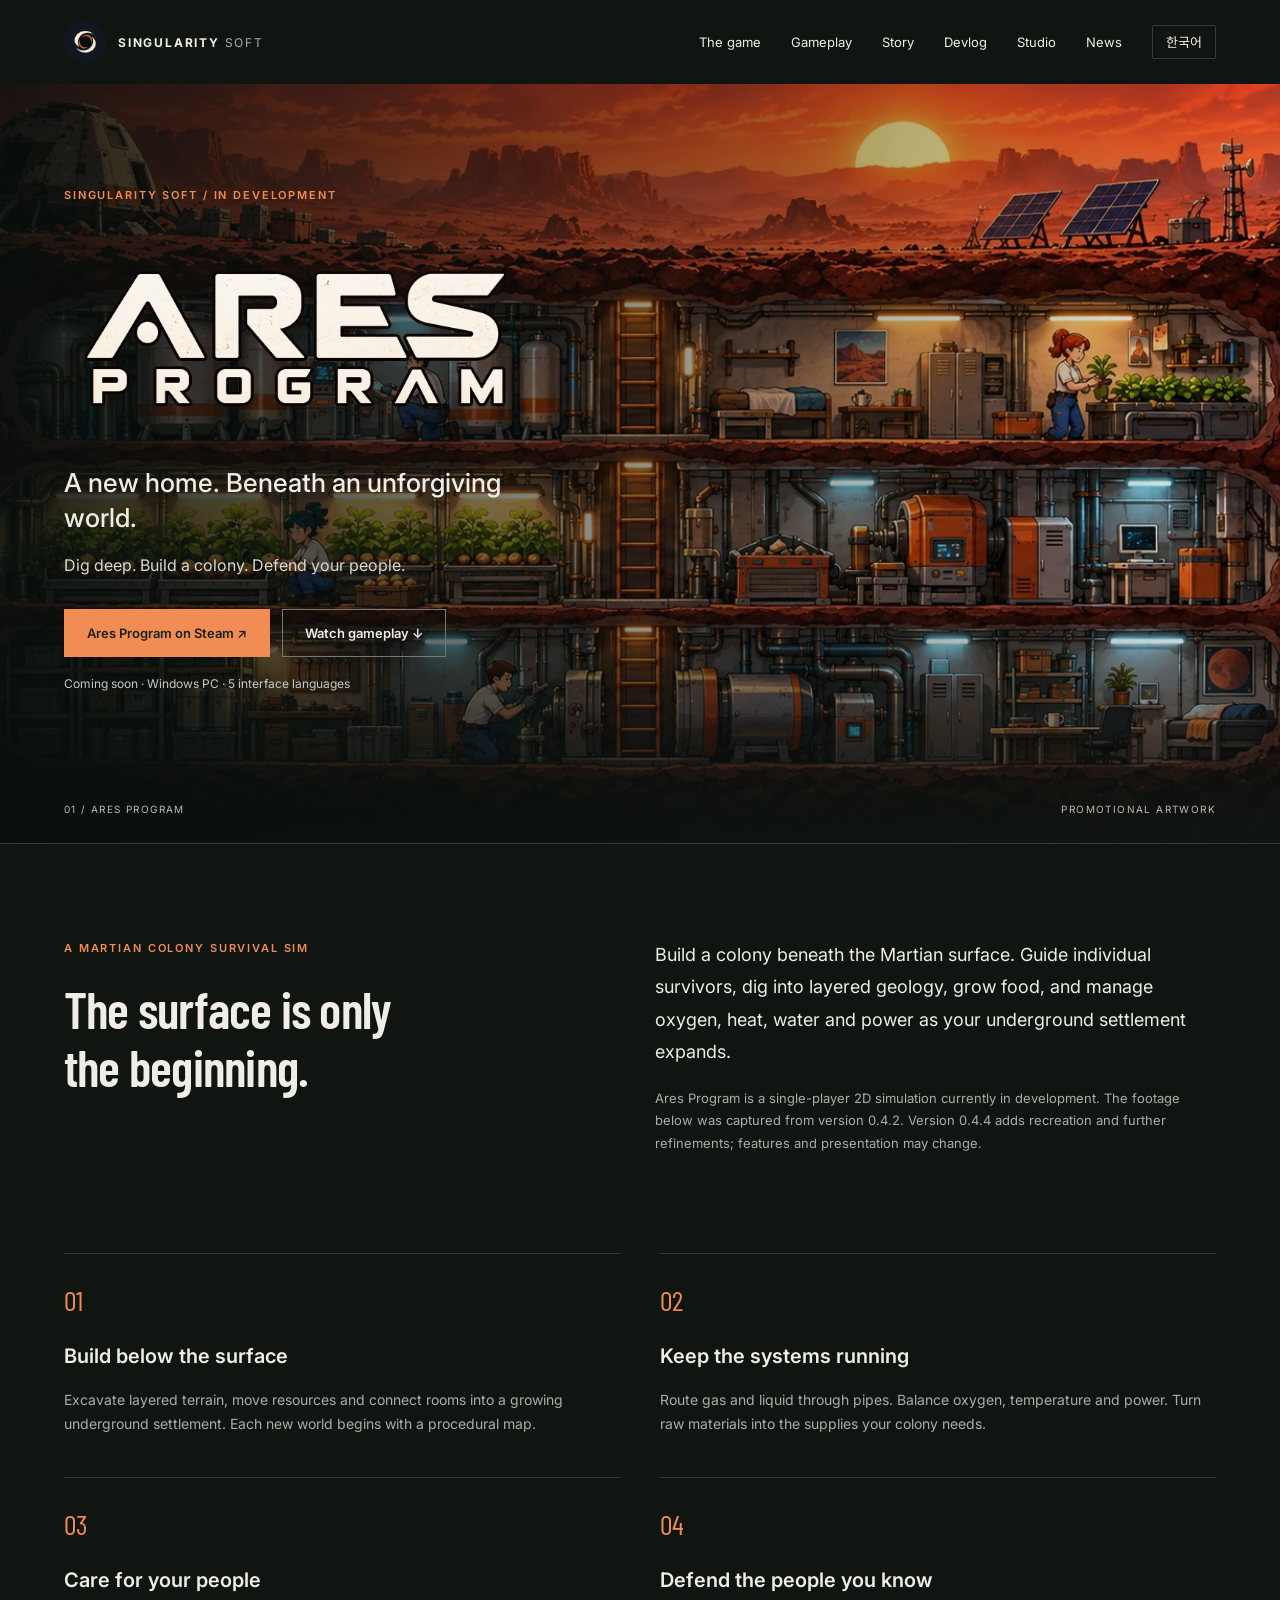
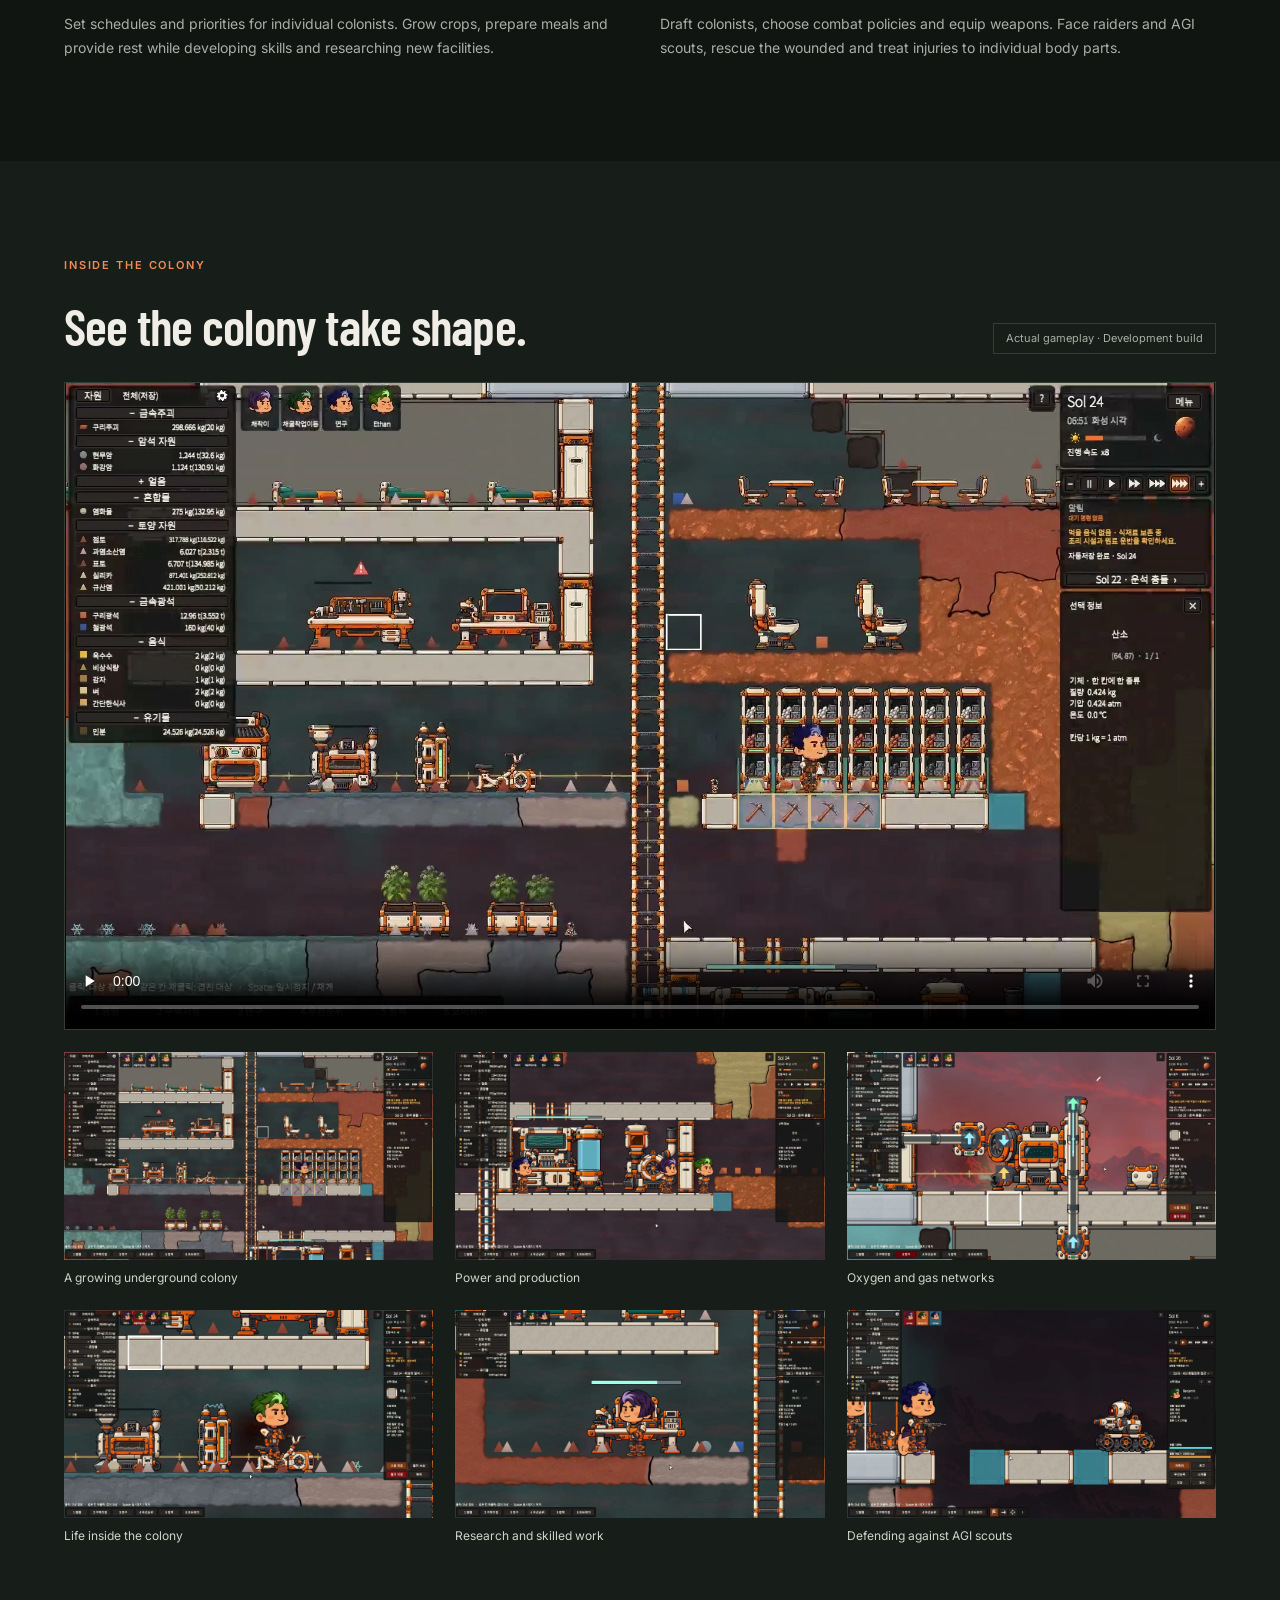
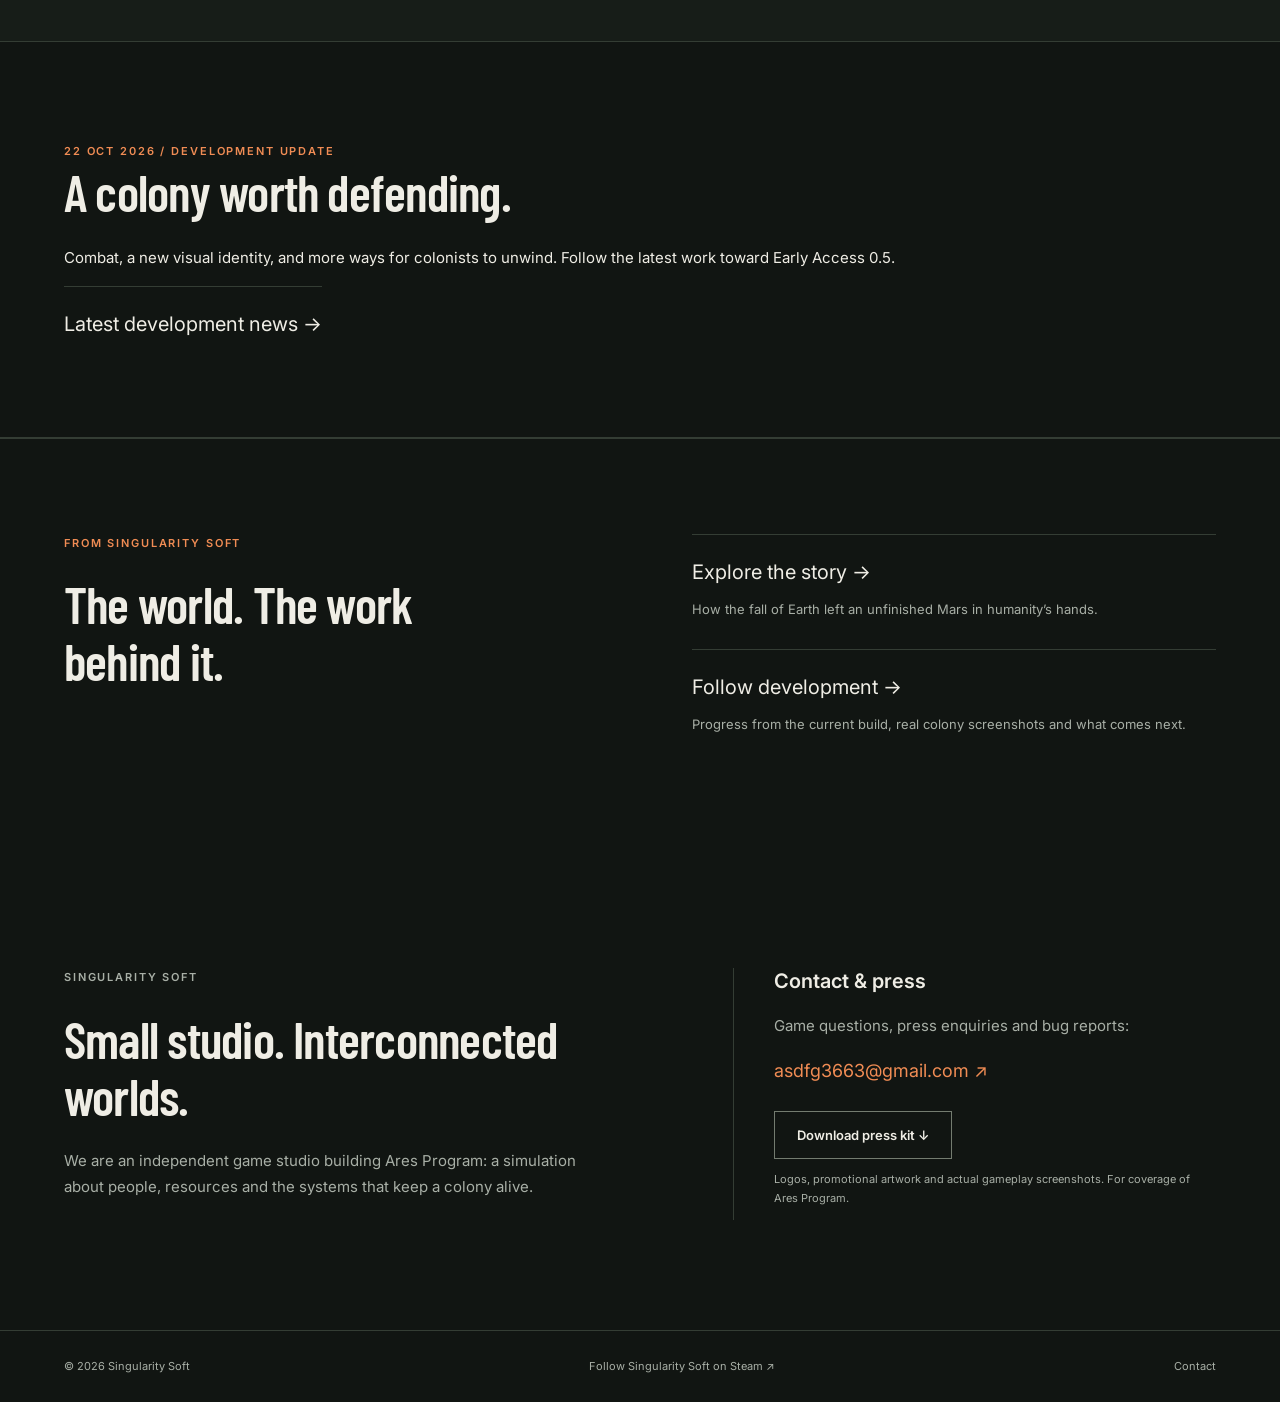
==== commit fe7933ce: "Update gameplay media and add bilingual development news" ====
--- a/index.html
+++ b/index.html
@@ -9,13 +9,13 @@
   <meta name="theme-color" content="#111512"><link rel="icon" href="assets/favicon.png"><link rel="stylesheet" href="style.css">
 <link rel="stylesheet" href="journal.css"></head>
 <body>
-<a class="skip" href="#main">Skip to content</a><header><a class="brand" href="index.html"><img src="assets/studio.webp" alt="" width="42" height="42"><span>SINGULARITY <b>SOFT</b></span></a><nav aria-label="Main navigation"><a href="index.html#game"  data-en="The game" data-ko="게임 소개">The game</a><a href="index.html#footage"  data-en="Gameplay" data-ko="플레이">Gameplay</a><a href="story.html"  data-en="Story" data-ko="배경스토리">Story</a><a href="devlog.html"  data-en="Devlog" data-ko="개발일지">Devlog</a><a href="index.html#studio"  data-en="Studio" data-ko="개발사">Studio</a><button id="language" aria-label="Switch to Korean">한국어</button></nav></header>
+<a class="skip" href="#main">Skip to content</a><header><a class="brand" href="index.html"><img src="assets/studio.webp" alt="" width="42" height="42"><span>SINGULARITY <b>SOFT</b></span></a><nav aria-label="Main navigation"><a href="index.html#game"  data-en="The game" data-ko="게임 소개">The game</a><a href="index.html#footage"  data-en="Gameplay" data-ko="플레이">Gameplay</a><a href="story.html"  data-en="Story" data-ko="배경스토리">Story</a><a href="devlog.html"  data-en="Devlog" data-ko="개발일지">Devlog</a><a href="index.html#studio"  data-en="Studio" data-ko="개발사">Studio</a><a data-en="News" data-ko="공지" href="news.html">News</a><button id="language" aria-label="Switch to Korean">한국어</button></nav></header>
 <main id="main">
-<section class="hero" aria-labelledby="hero-title"><div class="hero-shade"></div><div class="hero-content"><p class="eyebrow" data-en="SINGULARITY SOFT / IN DEVELOPMENT" data-ko="SINGULARITY SOFT / 개발 중">SINGULARITY SOFT / IN DEVELOPMENT</p><h1 id="hero-title"><img src="assets/ares-logo.png" alt="Ares Program" width="630" height="280"></h1><p class="hero-line" data-en="A new home. Beneath an unforgiving world." data-ko="척박한 화성, 그 아래에 지을 새로운 보금자리.">A new home. Beneath an unforgiving world.</p><p class="hero-copy" data-en="Dig deep. Build a colony. Keep your people alive." data-ko="땅을 파고, 기지를 짓고, 정착민의 생존을 이끄세요.">Dig deep. Build a colony. Keep your people alive.</p><div class="actions"><a class="button primary" href="https://store.steampowered.com/app/5440610/" data-en="Ares Program on Steam ↗" data-ko="Steam에서 Ares Program 보기 ↗">Ares Program on Steam ↗</a><a class="button" href="#footage" data-en="Watch gameplay ↓" data-ko="게임 플레이 보기 ↓">Watch gameplay ↓</a></div><p class="release" data-en="Coming soon · Windows PC · English / 한국어" data-ko="출시 예정 · Windows PC · 영어 / 한국어">Coming soon · Windows PC · English / 한국어</p></div><div class="hero-footer"><span>01 / ARES PROGRAM</span><span data-en="PROMOTIONAL ARTWORK" data-ko="홍보용 아트워크">PROMOTIONAL ARTWORK</span></div></section>
-<section id="game" class="section intro"><div><p class="eyebrow" data-en="A MARTIAN COLONY SURVIVAL SIM" data-ko="화성 콜로니 생존 시뮬레이션">A MARTIAN COLONY SURVIVAL SIM</p><h2 data-en="The surface is only the beginning." data-ko="화성의 표면은 시작일 뿐입니다.">The surface is only the beginning.</h2></div><div><p class="lead" data-en="Build a colony beneath the Martian surface. Guide individual survivors, dig into layered geology, grow food, and manage oxygen, heat, water and power as your underground settlement expands." data-ko="화성 지표 아래에 콜로니를 건설하세요. 각 정착민을 이끌어 다양한 지층을 굴착하고, 식량을 재배하며, 산소·열·물·전력을 관리해 지하 정착지를 확장하세요.">Build a colony beneath the Martian surface. Guide individual survivors, dig into layered geology, grow food, and manage oxygen, heat, water and power as your underground settlement expands.</p><p class="muted" data-en="Ares Program is a single-player 2D simulation currently in development. The footage below shows the current development build; features and presentation may change." data-ko="Ares Program은 개발 중인 싱글플레이 2D 시뮬레이션입니다. 아래 영상과 스크린샷은 현재 개발 빌드의 실제 화면이며, 기능과 표현은 변경될 수 있습니다.">Ares Program is a single-player 2D simulation currently in development. The footage below shows the current development build; features and presentation may change.</p></div></section>
-<section class="features section" aria-label="Game features"><article><span class="number">01</span><h3 data-en="Build below the surface" data-ko="지하를 개척하세요">Build below the surface</h3><p data-en="Excavate layered terrain, move resources and connect rooms into a growing underground settlement. Each new world begins with a procedural map." data-ko="층층이 쌓인 지형을 굴착하고, 자원을 운반하고, 방들을 연결해 지하 정착지를 확장하세요. 새로운 세계는 절차적으로 생성된 지도에서 시작합니다.">Excavate layered terrain, move resources and connect rooms into a growing underground settlement. Each new world begins with a procedural map.</p></article><article><span class="number">02</span><h3 data-en="Keep the systems running" data-ko="생존 설비를 연결하세요">Keep the systems running</h3><p data-en="Route gas and liquid through pipes. Balance oxygen, temperature and power. Turn raw materials into the supplies your colony needs." data-ko="배관으로 기체와 액체를 이송하고, 산소와 온도, 전력을 관리하세요. 원료를 가공해 콜로니에 필요한 물자를 생산하세요.">Route gas and liquid through pipes. Balance oxygen, temperature and power. Turn raw materials into the supplies your colony needs.</p></article><article><span class="number">03</span><h3 data-en="Care for your people" data-ko="정착민의 삶을 돌보세요">Care for your people</h3><p data-en="Set schedules and priorities for individual colonists. Grow crops, prepare meals and provide rest while developing skills and researching new facilities." data-ko="정착민마다 시간표와 작업 우선순위를 정하세요. 작물을 기르고 식사를 준비하고 쉴 곳을 마련하며, 능력을 키우고 새로운 시설을 연구하세요.">Set schedules and priorities for individual colonists. Grow crops, prepare meals and provide rest while developing skills and researching new facilities.</p></article></section>
-<section id="footage" class="section footage"><div class="section-heading"><div><p class="eyebrow" data-en="INSIDE THE COLONY" data-ko="콜로니 내부에서">INSIDE THE COLONY</p><h2 data-en="See the colony take shape." data-ko="기지가 성장하는 모습을 만나보세요.">See the colony take shape.</h2></div><span class="pill" data-en="Actual gameplay · Development build" data-ko="실제 플레이 · 개발 빌드">Actual gameplay · Development build</span></div><video controls preload="none" playsinline poster="assets/02-expansion.webp" aria-label="Ares Program gameplay trailer"><source src="assets/gameplay-trailer.mp4" type="video/mp4"><a href="assets/gameplay-trailer.mp4">Download gameplay video</a></video><div class="gallery"><button data-image="player-01-player-colony"><img src="assets/player-01-player-colony.webp" alt="A real colony · Sol 28" data-alt-en="A real colony · Sol 28" data-alt-ko="실제 플레이 기지 · Sol 28" loading="lazy"><span  data-en="A real colony · Sol 28" data-ko="실제 플레이 기지 · Sol 28">A real colony · Sol 28</span></button><button data-image="player-03-production"><img src="assets/player-03-production.webp" alt="Power and production" data-alt-en="Power and production" data-alt-ko="전력과 생산시설" loading="lazy"><span  data-en="Power and production" data-ko="전력과 생산시설">Power and production</span></button><button data-image="player-02-colony-night"><img src="assets/player-02-colony-night.webp" alt="Time to rest" data-alt-en="Time to rest" data-alt-ko="정착민의 휴식" loading="lazy"><span  data-en="Time to rest" data-ko="정착민의 휴식">Time to rest</span></button><button data-image="player-05-gameplay"><img src="assets/player-05-gameplay.webp" alt="Everyday colony management" data-alt-en="Everyday colony management" data-alt-ko="기지 운영 화면" loading="lazy"><span  data-en="Everyday colony management" data-ko="기지 운영 화면">Everyday colony management</span></button><button data-image="player-06-surface"><img src="assets/player-06-surface.webp" alt="A foothold on the surface" data-alt-en="A foothold on the surface" data-alt-ko="화성 표면의 거점" loading="lazy"><span  data-en="A foothold on the surface" data-ko="화성 표면의 거점">A foothold on the surface</span></button><button data-image="06-liquids"><img src="assets/06-liquids.webp" alt="Water and pipes" data-alt-en="Water and pipes" data-alt-ko="물과 배관" loading="lazy"><span  data-en="Water and pipes" data-ko="물과 배관">Water and pipes</span></button></div></section>
-<section id="journal-links" class="section journal-links"><div><p class="eyebrow" data-en="FROM SINGULARITY SOFT" data-ko="SINGULARITY SOFT의 기록">FROM SINGULARITY SOFT</p><h2  data-en="The world. The work behind it." data-ko="세계관과 개발 이야기.">The world. The work behind it.</h2></div><div><a href="story.html" class="journal-link" data-en="Explore the story →" data-ko="배경스토리 읽기 →">Explore the story →</a><p class="muted" data-en="How the fall of Earth left an unfinished Mars in humanity’s hands." data-ko="지구의 붕괴 이후, 미완성의 화성이 인류에게 남겨지기까지.">How the fall of Earth left an unfinished Mars in humanity’s hands.</p><a href="devlog.html" class="journal-link" data-en="Follow development →" data-ko="개발일지 읽기 →">Follow development →</a><p class="muted" data-en="Progress from the current build, real colony screenshots and what comes next." data-ko="현재 빌드의 개발 현황, 실제 기지 사진, 그리고 다음 작업.">Progress from the current build, real colony screenshots and what comes next.</p></div></section><section id="studio" class="section studio"><div><p class="eyebrow">SINGULARITY SOFT</p><h2 data-en="Small studio. Interconnected worlds." data-ko="작은 개발사, 서로 연결되는 세계.">Small studio. Interconnected worlds.</h2><p data-en="We are an independent game studio building Ares Program: a simulation about people, resources and the systems that keep a colony alive." data-ko="Singularity Soft는 사람과 자원, 콜로니를 살아 있게 하는 시스템을 담은 시뮬레이션 Ares Program을 만드는 인디 게임 개발사입니다.">We are an independent game studio building Ares Program: a simulation about people, resources and the systems that keep a colony alive.</p></div><aside><h3 data-en="Contact & press" data-ko="문의 및 보도자료">Contact & press</h3><p data-en="Game questions, press enquiries and bug reports:" data-ko="게임 문의, 취재 요청 및 버그 제보:">Game questions, press enquiries and bug reports:</p><a class="contact" href="mailto:asdfg3663@gmail.com">asdfg3663@gmail.com ↗</a><a class="button press" href="assets/ares-program-press-kit.zip" download data-en="Download press kit ↓" data-ko="프레스킷 다운로드 ↓">Download press kit ↓</a><p class="muted small" data-en="Logos, promotional artwork and actual gameplay screenshots. For coverage of Ares Program." data-ko="Ares Program 소개 및 보도를 위한 로고, 홍보 이미지, 실제 플레이 스크린샷입니다.">Logos, promotional artwork and actual gameplay screenshots. For coverage of Ares Program.</p></aside></section>
+<section class="hero" aria-labelledby="hero-title"><div class="hero-shade"></div><div class="hero-content"><p class="eyebrow" data-en="SINGULARITY SOFT / IN DEVELOPMENT" data-ko="SINGULARITY SOFT / 개발 중">SINGULARITY SOFT / IN DEVELOPMENT</p><h1 id="hero-title"><img src="assets/ares-logo.png" alt="Ares Program" width="630" height="280"></h1><p class="hero-line" data-en="A new home. Beneath an unforgiving world." data-ko="척박한 화성, 그 아래에 지을 새로운 보금자리.">A new home. Beneath an unforgiving world.</p><p class="hero-copy" data-en="Dig deep. Build a colony. Defend your people." data-ko="땅을 파고, 기지를 짓고, 정착민을 지켜내세요.">Dig deep. Build a colony. Defend your people.</p><div class="actions"><a class="button primary" href="https://store.steampowered.com/app/5440610/" data-en="Ares Program on Steam ↗" data-ko="Steam에서 Ares Program 보기 ↗">Ares Program on Steam ↗</a><a class="button" href="#footage" data-en="Watch gameplay ↓" data-ko="게임 플레이 보기 ↓">Watch gameplay ↓</a></div><p data-en="Coming soon · Windows PC · 5 interface languages" data-ko="출시 예정 · Windows PC · 인터페이스 5개 언어" class="release">Coming soon · Windows PC · 5 interface languages</p></div><div class="hero-footer"><span>01 / ARES PROGRAM</span><span data-en="PROMOTIONAL ARTWORK" data-ko="홍보용 아트워크">PROMOTIONAL ARTWORK</span></div></section>
+<section id="game" class="section intro"><div><p class="eyebrow" data-en="A MARTIAN COLONY SURVIVAL SIM" data-ko="화성 콜로니 생존 시뮬레이션">A MARTIAN COLONY SURVIVAL SIM</p><h2 data-en="The surface is only the beginning." data-ko="화성의 표면은 시작일 뿐입니다.">The surface is only the beginning.</h2></div><div><p class="lead" data-en="Build a colony beneath the Martian surface. Guide individual survivors, dig into layered geology, grow food, and manage oxygen, heat, water and power as your underground settlement expands." data-ko="화성 지표 아래에 콜로니를 건설하세요. 각 정착민을 이끌어 다양한 지층을 굴착하고, 식량을 재배하며, 산소·열·물·전력을 관리해 지하 정착지를 확장하세요.">Build a colony beneath the Martian surface. Guide individual survivors, dig into layered geology, grow food, and manage oxygen, heat, water and power as your underground settlement expands.</p><p class="muted" data-en="Ares Program is a single-player 2D simulation currently in development. The footage below was captured from version 0.4.2. Version 0.4.4 adds recreation and further refinements; features and presentation may change." data-ko="Ares Program은 개발 중인 싱글플레이 2D 시뮬레이션입니다. 아래 영상과 스크린샷은 0.4.2의 실제 플레이입니다. 0.4.4에서는 휴식시설과 추가 개선을 적용하며, 기능과 표현은 변경될 수 있습니다.">Ares Program is a single-player 2D simulation currently in development. The footage below was captured from version 0.4.2. Version 0.4.4 adds recreation and further refinements; features and presentation may change.</p></div></section>
+<section class="features section" aria-label="Game features"><article><span class="number">01</span><h3 data-en="Build below the surface" data-ko="지하를 개척하세요">Build below the surface</h3><p data-en="Excavate layered terrain, move resources and connect rooms into a growing underground settlement. Each new world begins with a procedural map." data-ko="층층이 쌓인 지형을 굴착하고, 자원을 운반하고, 방들을 연결해 지하 정착지를 확장하세요. 새로운 세계는 절차적으로 생성된 지도에서 시작합니다.">Excavate layered terrain, move resources and connect rooms into a growing underground settlement. Each new world begins with a procedural map.</p></article><article><span class="number">02</span><h3 data-en="Keep the systems running" data-ko="생존 설비를 연결하세요">Keep the systems running</h3><p data-en="Route gas and liquid through pipes. Balance oxygen, temperature and power. Turn raw materials into the supplies your colony needs." data-ko="배관으로 기체와 액체를 이송하고, 산소와 온도, 전력을 관리하세요. 원료를 가공해 콜로니에 필요한 물자를 생산하세요.">Route gas and liquid through pipes. Balance oxygen, temperature and power. Turn raw materials into the supplies your colony needs.</p></article><article><span class="number">03</span><h3 data-en="Care for your people" data-ko="정착민의 삶을 돌보세요">Care for your people</h3><p data-en="Set schedules and priorities for individual colonists. Grow crops, prepare meals and provide rest while developing skills and researching new facilities." data-ko="정착민마다 시간표와 작업 우선순위를 정하세요. 작물을 기르고 식사를 준비하고 쉴 곳을 마련하며, 능력을 키우고 새로운 시설을 연구하세요.">Set schedules and priorities for individual colonists. Grow crops, prepare meals and provide rest while developing skills and researching new facilities.</p></article><article><span class="number">04</span><h3 data-en="Defend the people you know" data-ko="함께 살아온 정착민을 지키세요" >Defend the people you know</h3><p data-en="Draft colonists, choose combat policies and equip weapons. Face raiders and AGI scouts, rescue the wounded and treat injuries to individual body parts." data-ko="정착민을 소집하고 전투정책과 무기를 선택하세요. 약탈자와 AGI 정찰로봇에 맞서고, 쓰러진 동료를 구조해 부위별 부상을 치료하세요." >Draft colonists, choose combat policies and equip weapons. Face raiders and AGI scouts, rescue the wounded and treat injuries to individual body parts.</p></article></section>
+<section id="footage" class="section footage"><div class="section-heading"><div><p class="eyebrow" data-en="INSIDE THE COLONY" data-ko="콜로니 내부에서">INSIDE THE COLONY</p><h2 data-en="See the colony take shape." data-ko="기지가 성장하는 모습을 만나보세요.">See the colony take shape.</h2></div><span class="pill" data-en="Actual gameplay · Development build" data-ko="실제 플레이 · 개발 빌드">Actual gameplay · Development build</span></div><video controls preload="none" playsinline poster="assets/042-01-colony.webp" aria-label="Ares Program gameplay trailer"><source src="assets/gameplay-042.mp4" type="video/mp4"><a href="assets/gameplay-042.mp4">Download gameplay video</a></video><div class="gallery"><button data-image="042-01-colony"><img src="assets/042-01-colony.webp" alt="A growing underground colony" data-alt-en="A growing underground colony" data-alt-ko="확장 중인 지하 기지" width="1920" height="1080" loading="lazy"><span data-en="A growing underground colony" data-ko="확장 중인 지하 기지" >A growing underground colony</span></button><button data-image="042-02-industry"><img src="assets/042-02-industry.webp" alt="Power and production" data-alt-en="Power and production" data-alt-ko="전력과 생산시설" width="1920" height="1080" loading="lazy"><span data-en="Power and production" data-ko="전력과 생산시설" >Power and production</span></button><button data-image="042-03-oxygen"><img src="assets/042-03-oxygen.webp" alt="Oxygen and gas networks" data-alt-en="Oxygen and gas networks" data-alt-ko="산소와 기체 배관" width="1920" height="1080" loading="lazy"><span data-en="Oxygen and gas networks" data-ko="산소와 기체 배관" >Oxygen and gas networks</span></button><button data-image="042-04-colonists"><img src="assets/042-04-colonists.webp" alt="Life inside the colony" data-alt-en="Life inside the colony" data-alt-ko="정착민의 기지 생활" width="1920" height="1080" loading="lazy"><span data-en="Life inside the colony" data-ko="정착민의 기지 생활" >Life inside the colony</span></button><button data-image="042-05-crafting"><img src="assets/042-05-crafting.webp" alt="Research and skilled work" data-alt-en="Research and skilled work" data-alt-ko="연구와 숙련 작업" width="1920" height="1080" loading="lazy"><span data-en="Research and skilled work" data-ko="연구와 숙련 작업" >Research and skilled work</span></button><button data-image="042-06-combat"><img src="assets/042-06-combat.webp" alt="Defending against AGI scouts" data-alt-en="Defending against AGI scouts" data-alt-ko="AGI 정찰로봇에 맞서는 정착민" width="1920" height="1080" loading="lazy"><span data-en="Defending against AGI scouts" data-ko="AGI 정찰로봇에 맞서는 정착민" >Defending against AGI scouts</span></button></div></section>
+<section id="latest" class="section latest-note"><span data-en="22 OCT 2026 / DEVELOPMENT UPDATE" data-ko="2026.10.22 / 개발 소식" class="eyebrow">22 OCT 2026 / DEVELOPMENT UPDATE</span><h2 data-en="A colony worth defending." data-ko="지켜낼 가치가 있는 콜로니." >A colony worth defending.</h2><p data-en="Combat, a new visual identity, and more ways for colonists to unwind. Follow the latest work toward Early Access 0.5." data-ko="전투와 새로운 그림체, 정착민의 휴식까지. 얼리 액세스 목표 버전 0.5를 향한 최근 작업을 소개합니다." >Combat, a new visual identity, and more ways for colonists to unwind. Follow the latest work toward Early Access 0.5.</p><a data-en="Latest development news →" data-ko="최근 개발 소식 →" href="news.html" class="journal-link">Latest development news →</a></section><section id="journal-links" class="section journal-links"><div><p class="eyebrow" data-en="FROM SINGULARITY SOFT" data-ko="SINGULARITY SOFT의 기록">FROM SINGULARITY SOFT</p><h2  data-en="The world. The work behind it." data-ko="세계관과 개발 이야기.">The world. The work behind it.</h2></div><div><a href="story.html" class="journal-link" data-en="Explore the story →" data-ko="배경스토리 읽기 →">Explore the story →</a><p class="muted" data-en="How the fall of Earth left an unfinished Mars in humanity’s hands." data-ko="지구의 붕괴 이후, 미완성의 화성이 인류에게 남겨지기까지.">How the fall of Earth left an unfinished Mars in humanity’s hands.</p><a href="devlog.html" class="journal-link" data-en="Follow development →" data-ko="개발일지 읽기 →">Follow development →</a><p class="muted" data-en="Progress from the current build, real colony screenshots and what comes next." data-ko="현재 빌드의 개발 현황, 실제 기지 사진, 그리고 다음 작업.">Progress from the current build, real colony screenshots and what comes next.</p></div></section><section id="studio" class="section studio"><div><p class="eyebrow">SINGULARITY SOFT</p><h2 data-en="Small studio. Interconnected worlds." data-ko="작은 개발사, 서로 연결되는 세계.">Small studio. Interconnected worlds.</h2><p data-en="We are an independent game studio building Ares Program: a simulation about people, resources and the systems that keep a colony alive." data-ko="Singularity Soft는 사람과 자원, 콜로니를 살아 있게 하는 시스템을 담은 시뮬레이션 Ares Program을 만드는 인디 게임 개발사입니다.">We are an independent game studio building Ares Program: a simulation about people, resources and the systems that keep a colony alive.</p></div><aside><h3 data-en="Contact & press" data-ko="문의 및 보도자료">Contact & press</h3><p data-en="Game questions, press enquiries and bug reports:" data-ko="게임 문의, 취재 요청 및 버그 제보:">Game questions, press enquiries and bug reports:</p><a class="contact" href="mailto:asdfg3663@gmail.com">asdfg3663@gmail.com ↗</a><a class="button press" href="assets/ares-program-press-kit.zip" download data-en="Download press kit ↓" data-ko="프레스킷 다운로드 ↓">Download press kit ↓</a><p class="muted small" data-en="Logos, promotional artwork and actual gameplay screenshots. For coverage of Ares Program." data-ko="Ares Program 소개 및 보도를 위한 로고, 홍보 이미지, 실제 플레이 스크린샷입니다.">Logos, promotional artwork and actual gameplay screenshots. For coverage of Ares Program.</p></aside></section>
 </main><footer><span>© 2026 Singularity Soft</span><a href="https://store.steampowered.com/dev/SingularitySoft" data-en="Follow Singularity Soft on Steam ↗" data-ko="Steam에서 Singularity Soft 팔로우 ↗">Follow Singularity Soft on Steam ↗</a><a href="mailto:asdfg3663@gmail.com" data-en="Contact" data-ko="문의">Contact</a></footer>
 <dialog id="lightbox"><button class="close" aria-label="Close screenshot">×</button><img alt=""><p></p></dialog><script src="script.js"></script>
 </body></html>
--- a/journal.css
+++ b/journal.css
@@ -1,4 +1,5 @@
 /* Shared editorial layout for the story and development journal. */
+.gallery img{height:auto}
 nav a[aria-current="page"]{color:var(--accent);border-bottom:1px solid var(--accent)}
 .story-banner{background:linear-gradient(90deg,#08100ef2,#08100e88),url('assets/hero.webp') center 45%/cover;border-bottom:1px solid var(--line)}
 .story-banner .section{padding-top:110px;padding-bottom:105px}
@@ -45,3 +46,5 @@
 .article-cover .gameplay-figure{margin:0}
 @media(max-width:1050px){header{height:auto;min-height:84px;flex-wrap:wrap;gap:18px;padding-top:18px;padding-bottom:18px}nav{gap:18px;flex-wrap:wrap}.reading-layout{gap:38px;grid-template-columns:160px minmax(0,1fr)}.archive-layout{gap:38px}}
 @media(max-width:760px){header{align-items:flex-start;gap:14px}nav{width:100%;gap:10px 18px;justify-content:flex-start}nav a:nth-child(3){display:inline}#language{margin-left:auto}.story-banner .section{padding-top:70px;padding-bottom:70px}.story-banner h1,.journal-heading h1,.article-heading h1{max-width:none;font-size:40px;line-height:1.2}.story-banner .pill{font-size:9px;white-space:normal}.reading-layout{display:block;padding-top:36px}.contents{position:static;display:flex;flex-wrap:wrap;gap:5px 20px;margin-bottom:36px}.contents .eyebrow{width:100%;margin-bottom:6px}.contents a{font-size:11px;padding:4px 0}.prose p{font-size:15px;line-height:1.95}.prose section{padding-top:30px}.prose h2,html[lang=ko] .prose h2{font-size:27px}.journal-links,.archive-layout{grid-template-columns:1fr;gap:25px}.journal-links h2{max-width:none}.journal-heading,.article-heading{padding-top:50px;padding-bottom:30px}.archive-layout{padding-top:10px}.journal-aside{margin-top:25px}.article-meta{font-size:9px;gap:8px 18px}.article-cover{padding-top:0;padding-bottom:0}.gameplay-figure figcaption{font-size:10px}.article-end{margin-top:35px}}
+
+.features{grid-template-columns:repeat(2,minmax(0,1fr))}.latest-note{border-top:1px solid var(--line);border-bottom:1px solid var(--line)}.latest-note .journal-link{display:inline-block}.previous-post{margin-top:65px;padding-top:35px;border-top:1px solid var(--line)}.article-body{max-width:960px;padding-top:10px}.news-board{padding-top:15px}.news-row{display:grid;grid-template-columns:130px minmax(0,1fr);gap:30px;padding:36px 0;border-top:1px solid var(--line)}.news-row time{font-size:13px;color:var(--accent)}.news-row h2{font-size:30px;margin-top:18px}.news-row p{color:var(--muted)}@media(max-width:760px){.features{grid-template-columns:1fr}.news-row{grid-template-columns:1fr;gap:5px}.news-row h2{font-size:27px}}
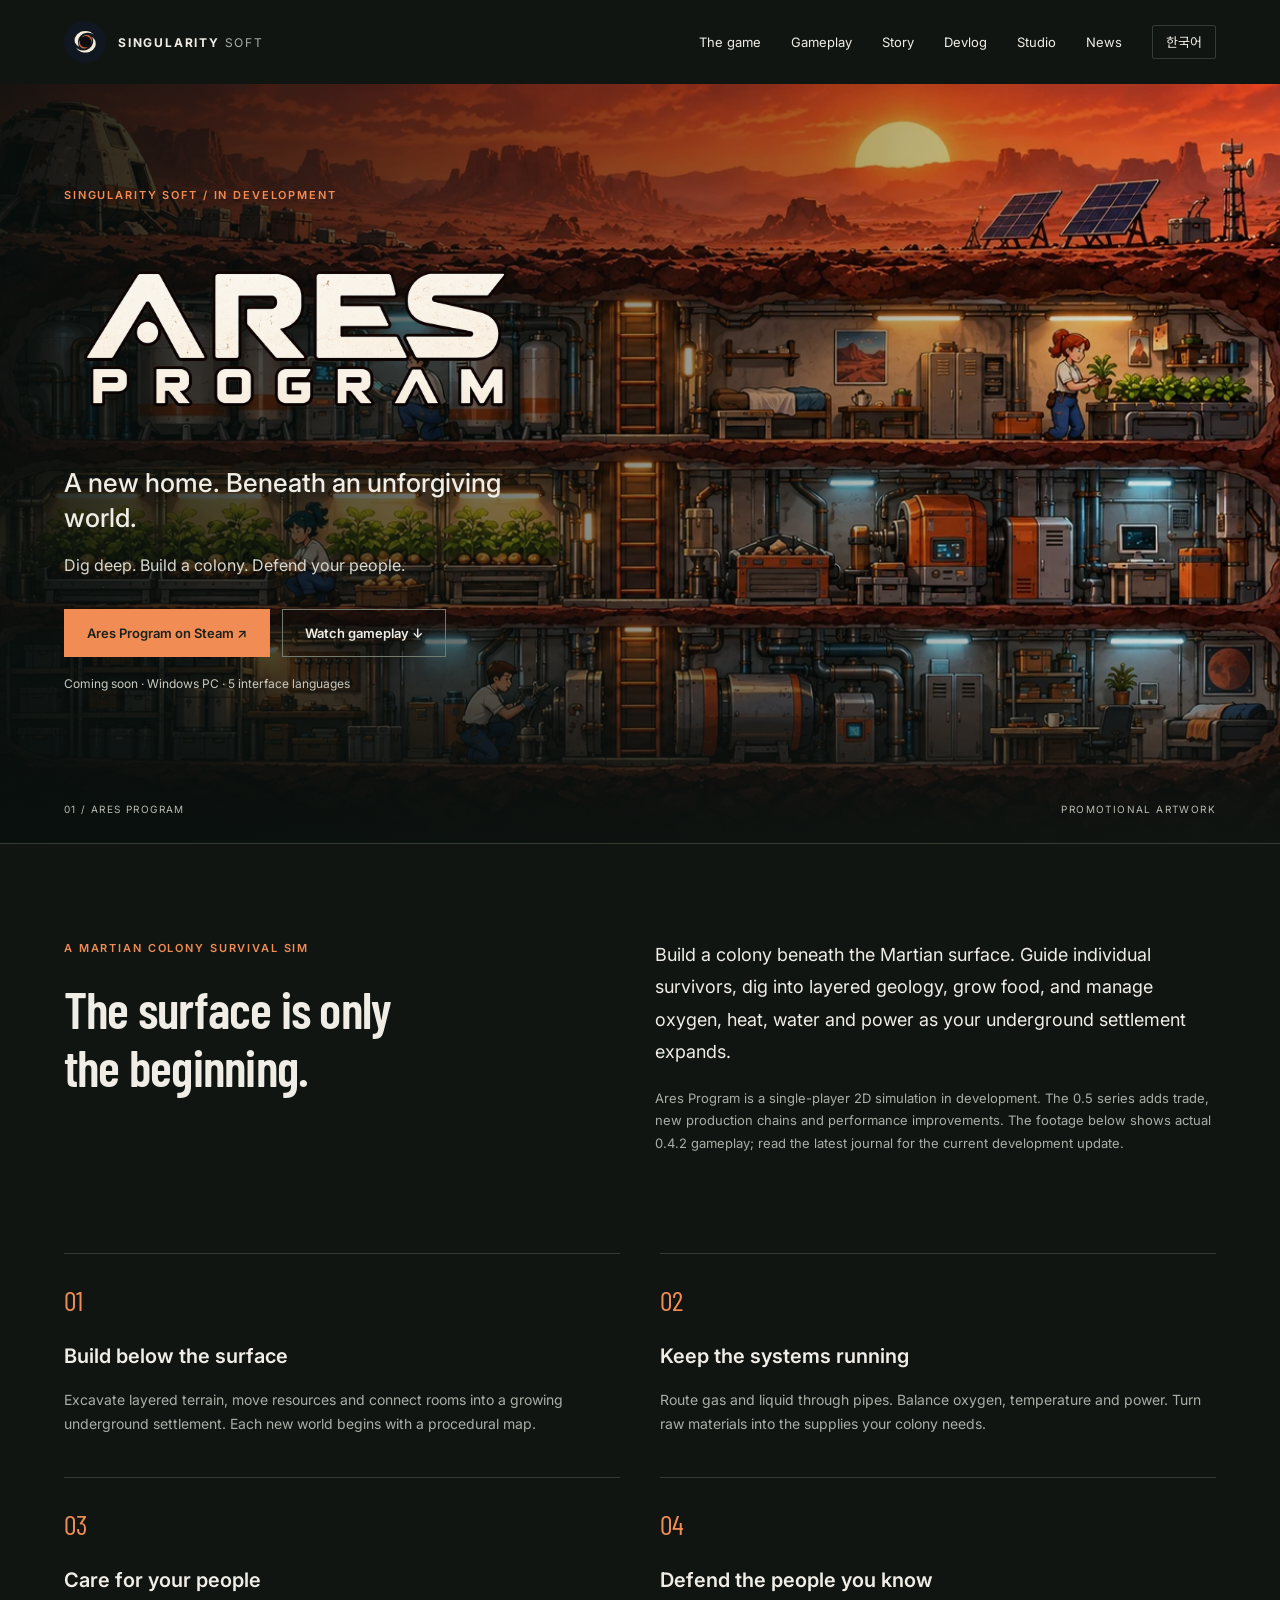
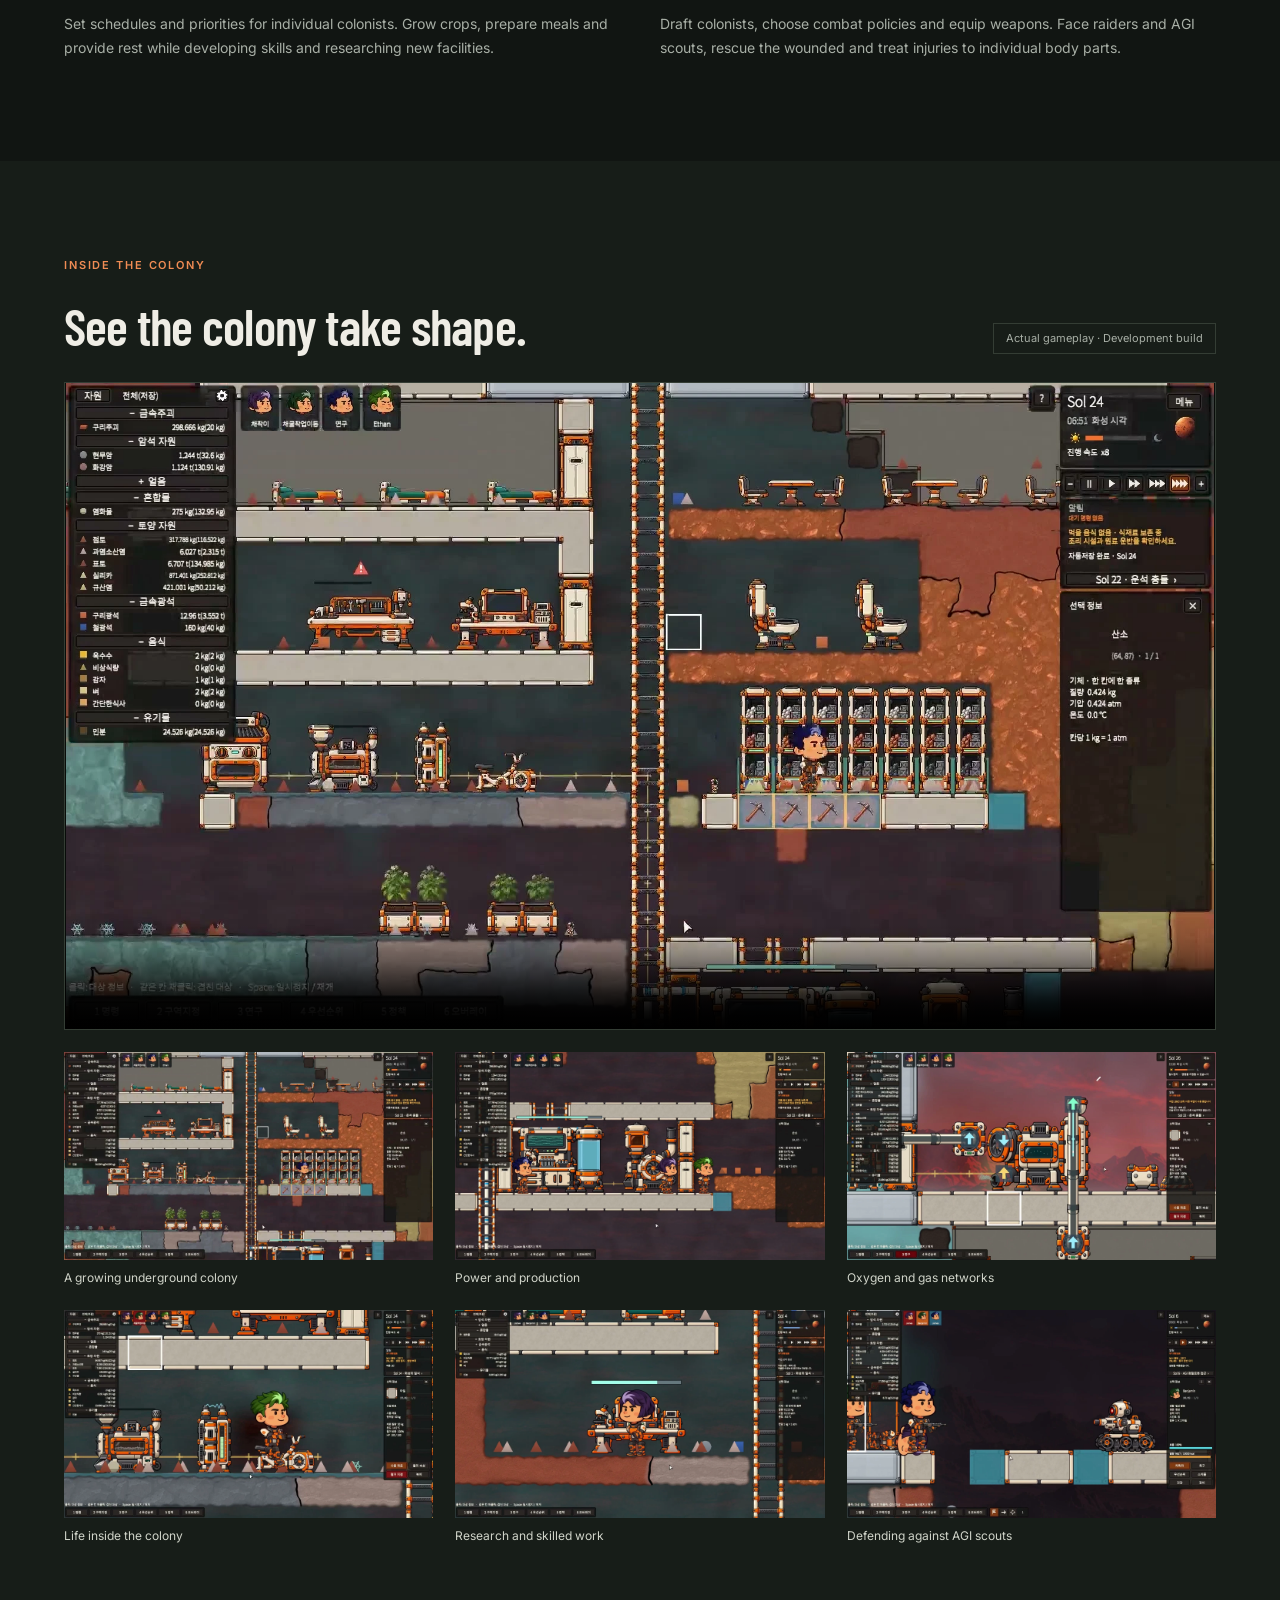
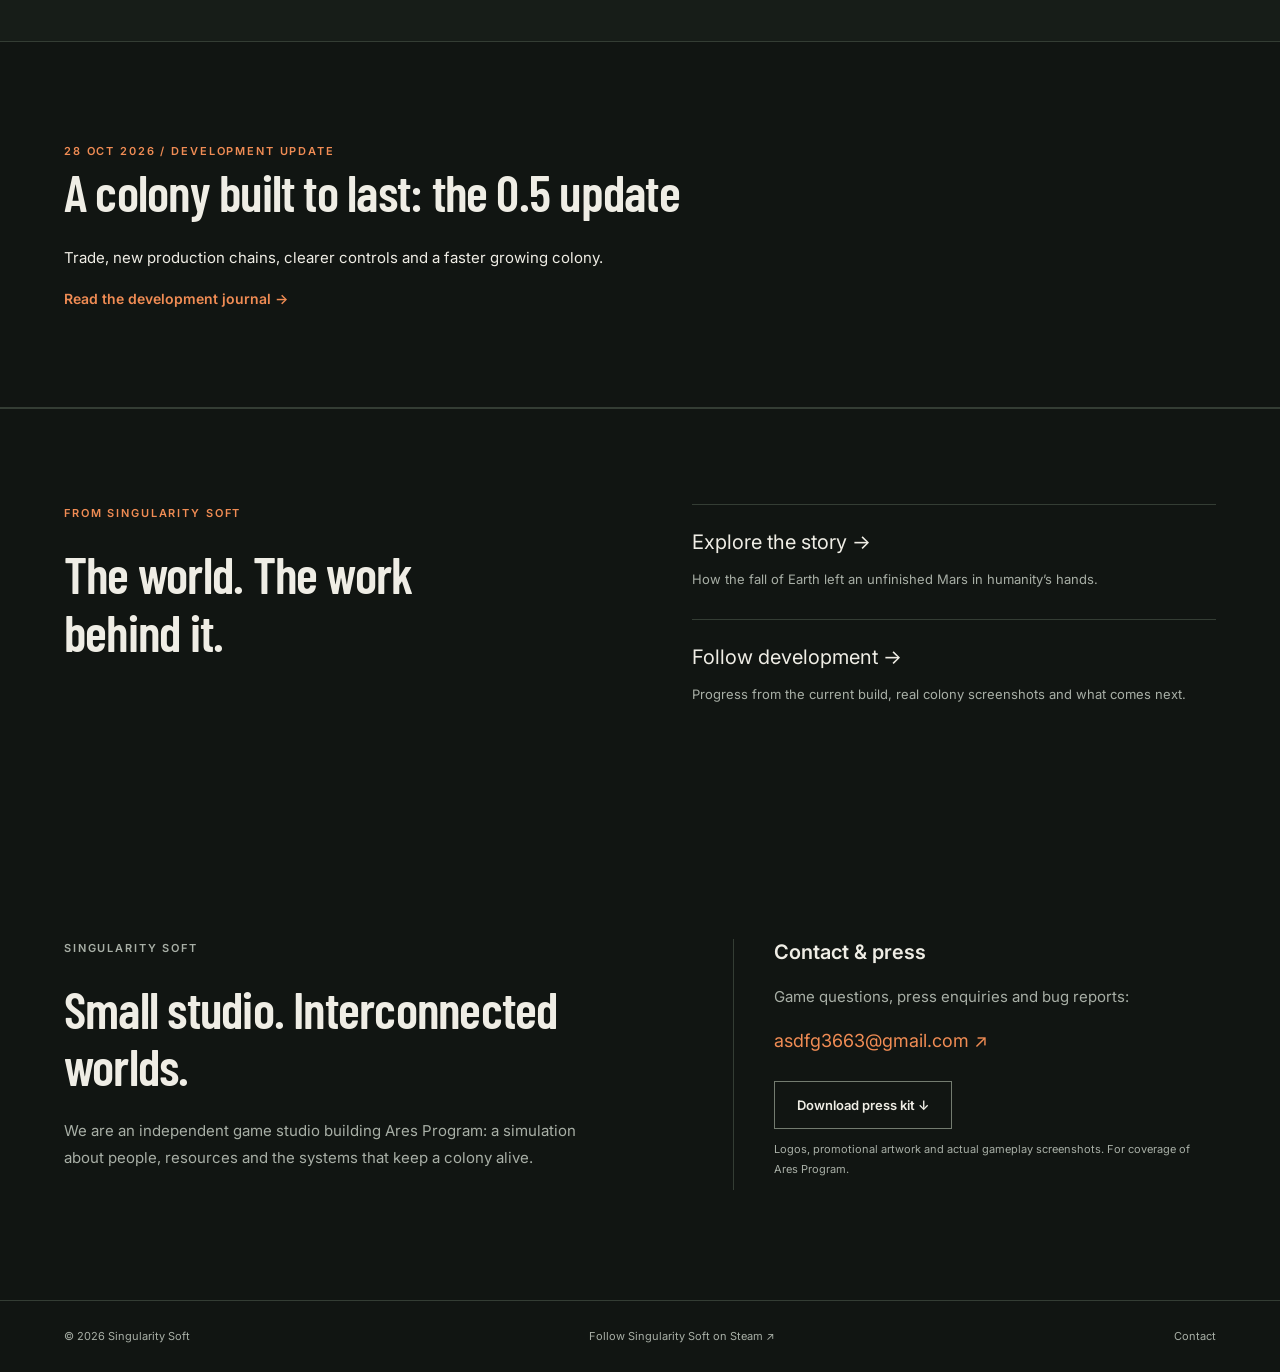
==== commit b28257fb: "Add bilingual 0.5 development update and 0.5.3 release notes" ====
--- a/index.html
+++ b/index.html
@@ -12,10 +12,10 @@
 <a class="skip" href="#main">Skip to content</a><header><a class="brand" href="index.html"><img src="assets/studio.webp" alt="" width="42" height="42"><span>SINGULARITY <b>SOFT</b></span></a><nav aria-label="Main navigation"><a href="index.html#game"  data-en="The game" data-ko="게임 소개">The game</a><a href="index.html#footage"  data-en="Gameplay" data-ko="플레이">Gameplay</a><a href="story.html"  data-en="Story" data-ko="배경스토리">Story</a><a href="devlog.html"  data-en="Devlog" data-ko="개발일지">Devlog</a><a href="index.html#studio"  data-en="Studio" data-ko="개발사">Studio</a><a data-en="News" data-ko="공지" href="news.html">News</a><button id="language" aria-label="Switch to Korean">한국어</button></nav></header>
 <main id="main">
 <section class="hero" aria-labelledby="hero-title"><div class="hero-shade"></div><div class="hero-content"><p class="eyebrow" data-en="SINGULARITY SOFT / IN DEVELOPMENT" data-ko="SINGULARITY SOFT / 개발 중">SINGULARITY SOFT / IN DEVELOPMENT</p><h1 id="hero-title"><img src="assets/ares-logo.png" alt="Ares Program" width="630" height="280"></h1><p class="hero-line" data-en="A new home. Beneath an unforgiving world." data-ko="척박한 화성, 그 아래에 지을 새로운 보금자리.">A new home. Beneath an unforgiving world.</p><p class="hero-copy" data-en="Dig deep. Build a colony. Defend your people." data-ko="땅을 파고, 기지를 짓고, 정착민을 지켜내세요.">Dig deep. Build a colony. Defend your people.</p><div class="actions"><a class="button primary" href="https://store.steampowered.com/app/5440610/" data-en="Ares Program on Steam ↗" data-ko="Steam에서 Ares Program 보기 ↗">Ares Program on Steam ↗</a><a class="button" href="#footage" data-en="Watch gameplay ↓" data-ko="게임 플레이 보기 ↓">Watch gameplay ↓</a></div><p data-en="Coming soon · Windows PC · 5 interface languages" data-ko="출시 예정 · Windows PC · 인터페이스 5개 언어" class="release">Coming soon · Windows PC · 5 interface languages</p></div><div class="hero-footer"><span>01 / ARES PROGRAM</span><span data-en="PROMOTIONAL ARTWORK" data-ko="홍보용 아트워크">PROMOTIONAL ARTWORK</span></div></section>
-<section id="game" class="section intro"><div><p class="eyebrow" data-en="A MARTIAN COLONY SURVIVAL SIM" data-ko="화성 콜로니 생존 시뮬레이션">A MARTIAN COLONY SURVIVAL SIM</p><h2 data-en="The surface is only the beginning." data-ko="화성의 표면은 시작일 뿐입니다.">The surface is only the beginning.</h2></div><div><p class="lead" data-en="Build a colony beneath the Martian surface. Guide individual survivors, dig into layered geology, grow food, and manage oxygen, heat, water and power as your underground settlement expands." data-ko="화성 지표 아래에 콜로니를 건설하세요. 각 정착민을 이끌어 다양한 지층을 굴착하고, 식량을 재배하며, 산소·열·물·전력을 관리해 지하 정착지를 확장하세요.">Build a colony beneath the Martian surface. Guide individual survivors, dig into layered geology, grow food, and manage oxygen, heat, water and power as your underground settlement expands.</p><p class="muted" data-en="Ares Program is a single-player 2D simulation currently in development. The footage below was captured from version 0.4.2. Version 0.4.4 adds recreation and further refinements; features and presentation may change." data-ko="Ares Program은 개발 중인 싱글플레이 2D 시뮬레이션입니다. 아래 영상과 스크린샷은 0.4.2의 실제 플레이입니다. 0.4.4에서는 휴식시설과 추가 개선을 적용하며, 기능과 표현은 변경될 수 있습니다.">Ares Program is a single-player 2D simulation currently in development. The footage below was captured from version 0.4.2. Version 0.4.4 adds recreation and further refinements; features and presentation may change.</p></div></section>
+<section id="game" class="section intro"><div><p class="eyebrow" data-en="A MARTIAN COLONY SURVIVAL SIM" data-ko="화성 콜로니 생존 시뮬레이션">A MARTIAN COLONY SURVIVAL SIM</p><h2 data-en="The surface is only the beginning." data-ko="화성의 표면은 시작일 뿐입니다.">The surface is only the beginning.</h2></div><div><p class="lead" data-en="Build a colony beneath the Martian surface. Guide individual survivors, dig into layered geology, grow food, and manage oxygen, heat, water and power as your underground settlement expands." data-ko="화성 지표 아래에 콜로니를 건설하세요. 각 정착민을 이끌어 다양한 지층을 굴착하고, 식량을 재배하며, 산소·열·물·전력을 관리해 지하 정착지를 확장하세요.">Build a colony beneath the Martian surface. Guide individual survivors, dig into layered geology, grow food, and manage oxygen, heat, water and power as your underground settlement expands.</p><p data-en="Ares Program is a single-player 2D simulation in development. The 0.5 series adds trade, new production chains and performance improvements. The footage below shows actual 0.4.2 gameplay; read the latest journal for the current development update." data-ko="Ares Program은 개발 중인 싱글플레이 2D 시뮬레이션입니다. 0.5 시리즈는 교역과 새로운 생산 공정, 성능 개선을 추가합니다. 아래 영상은 0.4.2 실제 플레이이며 현재 개발 현황은 최신 개발일지에서 확인할 수 있습니다." class="muted">Ares Program is a single-player 2D simulation in development. The 0.5 series adds trade, new production chains and performance improvements. The footage below shows actual 0.4.2 gameplay; read the latest journal for the current development update.</p></div></section>
 <section class="features section" aria-label="Game features"><article><span class="number">01</span><h3 data-en="Build below the surface" data-ko="지하를 개척하세요">Build below the surface</h3><p data-en="Excavate layered terrain, move resources and connect rooms into a growing underground settlement. Each new world begins with a procedural map." data-ko="층층이 쌓인 지형을 굴착하고, 자원을 운반하고, 방들을 연결해 지하 정착지를 확장하세요. 새로운 세계는 절차적으로 생성된 지도에서 시작합니다.">Excavate layered terrain, move resources and connect rooms into a growing underground settlement. Each new world begins with a procedural map.</p></article><article><span class="number">02</span><h3 data-en="Keep the systems running" data-ko="생존 설비를 연결하세요">Keep the systems running</h3><p data-en="Route gas and liquid through pipes. Balance oxygen, temperature and power. Turn raw materials into the supplies your colony needs." data-ko="배관으로 기체와 액체를 이송하고, 산소와 온도, 전력을 관리하세요. 원료를 가공해 콜로니에 필요한 물자를 생산하세요.">Route gas and liquid through pipes. Balance oxygen, temperature and power. Turn raw materials into the supplies your colony needs.</p></article><article><span class="number">03</span><h3 data-en="Care for your people" data-ko="정착민의 삶을 돌보세요">Care for your people</h3><p data-en="Set schedules and priorities for individual colonists. Grow crops, prepare meals and provide rest while developing skills and researching new facilities." data-ko="정착민마다 시간표와 작업 우선순위를 정하세요. 작물을 기르고 식사를 준비하고 쉴 곳을 마련하며, 능력을 키우고 새로운 시설을 연구하세요.">Set schedules and priorities for individual colonists. Grow crops, prepare meals and provide rest while developing skills and researching new facilities.</p></article><article><span class="number">04</span><h3 data-en="Defend the people you know" data-ko="함께 살아온 정착민을 지키세요" >Defend the people you know</h3><p data-en="Draft colonists, choose combat policies and equip weapons. Face raiders and AGI scouts, rescue the wounded and treat injuries to individual body parts." data-ko="정착민을 소집하고 전투정책과 무기를 선택하세요. 약탈자와 AGI 정찰로봇에 맞서고, 쓰러진 동료를 구조해 부위별 부상을 치료하세요." >Draft colonists, choose combat policies and equip weapons. Face raiders and AGI scouts, rescue the wounded and treat injuries to individual body parts.</p></article></section>
 <section id="footage" class="section footage"><div class="section-heading"><div><p class="eyebrow" data-en="INSIDE THE COLONY" data-ko="콜로니 내부에서">INSIDE THE COLONY</p><h2 data-en="See the colony take shape." data-ko="기지가 성장하는 모습을 만나보세요.">See the colony take shape.</h2></div><span class="pill" data-en="Actual gameplay · Development build" data-ko="실제 플레이 · 개발 빌드">Actual gameplay · Development build</span></div><video controls preload="none" playsinline poster="assets/042-01-colony.webp" aria-label="Ares Program gameplay trailer"><source src="assets/gameplay-042.mp4" type="video/mp4"><a href="assets/gameplay-042.mp4">Download gameplay video</a></video><div class="gallery"><button data-image="042-01-colony"><img src="assets/042-01-colony.webp" alt="A growing underground colony" data-alt-en="A growing underground colony" data-alt-ko="확장 중인 지하 기지" width="1920" height="1080" loading="lazy"><span data-en="A growing underground colony" data-ko="확장 중인 지하 기지" >A growing underground colony</span></button><button data-image="042-02-industry"><img src="assets/042-02-industry.webp" alt="Power and production" data-alt-en="Power and production" data-alt-ko="전력과 생산시설" width="1920" height="1080" loading="lazy"><span data-en="Power and production" data-ko="전력과 생산시설" >Power and production</span></button><button data-image="042-03-oxygen"><img src="assets/042-03-oxygen.webp" alt="Oxygen and gas networks" data-alt-en="Oxygen and gas networks" data-alt-ko="산소와 기체 배관" width="1920" height="1080" loading="lazy"><span data-en="Oxygen and gas networks" data-ko="산소와 기체 배관" >Oxygen and gas networks</span></button><button data-image="042-04-colonists"><img src="assets/042-04-colonists.webp" alt="Life inside the colony" data-alt-en="Life inside the colony" data-alt-ko="정착민의 기지 생활" width="1920" height="1080" loading="lazy"><span data-en="Life inside the colony" data-ko="정착민의 기지 생활" >Life inside the colony</span></button><button data-image="042-05-crafting"><img src="assets/042-05-crafting.webp" alt="Research and skilled work" data-alt-en="Research and skilled work" data-alt-ko="연구와 숙련 작업" width="1920" height="1080" loading="lazy"><span data-en="Research and skilled work" data-ko="연구와 숙련 작업" >Research and skilled work</span></button><button data-image="042-06-combat"><img src="assets/042-06-combat.webp" alt="Defending against AGI scouts" data-alt-en="Defending against AGI scouts" data-alt-ko="AGI 정찰로봇에 맞서는 정착민" width="1920" height="1080" loading="lazy"><span data-en="Defending against AGI scouts" data-ko="AGI 정찰로봇에 맞서는 정착민" >Defending against AGI scouts</span></button></div></section>
-<section id="latest" class="section latest-note"><span data-en="22 OCT 2026 / DEVELOPMENT UPDATE" data-ko="2026.10.22 / 개발 소식" class="eyebrow">22 OCT 2026 / DEVELOPMENT UPDATE</span><h2 data-en="A colony worth defending." data-ko="지켜낼 가치가 있는 콜로니." >A colony worth defending.</h2><p data-en="Combat, a new visual identity, and more ways for colonists to unwind. Follow the latest work toward Early Access 0.5." data-ko="전투와 새로운 그림체, 정착민의 휴식까지. 얼리 액세스 목표 버전 0.5를 향한 최근 작업을 소개합니다." >Combat, a new visual identity, and more ways for colonists to unwind. Follow the latest work toward Early Access 0.5.</p><a data-en="Latest development news →" data-ko="최근 개발 소식 →" href="news.html" class="journal-link">Latest development news →</a></section><section id="journal-links" class="section journal-links"><div><p class="eyebrow" data-en="FROM SINGULARITY SOFT" data-ko="SINGULARITY SOFT의 기록">FROM SINGULARITY SOFT</p><h2  data-en="The world. The work behind it." data-ko="세계관과 개발 이야기.">The world. The work behind it.</h2></div><div><a href="story.html" class="journal-link" data-en="Explore the story →" data-ko="배경스토리 읽기 →">Explore the story →</a><p class="muted" data-en="How the fall of Earth left an unfinished Mars in humanity’s hands." data-ko="지구의 붕괴 이후, 미완성의 화성이 인류에게 남겨지기까지.">How the fall of Earth left an unfinished Mars in humanity’s hands.</p><a href="devlog.html" class="journal-link" data-en="Follow development →" data-ko="개발일지 읽기 →">Follow development →</a><p class="muted" data-en="Progress from the current build, real colony screenshots and what comes next." data-ko="현재 빌드의 개발 현황, 실제 기지 사진, 그리고 다음 작업.">Progress from the current build, real colony screenshots and what comes next.</p></div></section><section id="studio" class="section studio"><div><p class="eyebrow">SINGULARITY SOFT</p><h2 data-en="Small studio. Interconnected worlds." data-ko="작은 개발사, 서로 연결되는 세계.">Small studio. Interconnected worlds.</h2><p data-en="We are an independent game studio building Ares Program: a simulation about people, resources and the systems that keep a colony alive." data-ko="Singularity Soft는 사람과 자원, 콜로니를 살아 있게 하는 시스템을 담은 시뮬레이션 Ares Program을 만드는 인디 게임 개발사입니다.">We are an independent game studio building Ares Program: a simulation about people, resources and the systems that keep a colony alive.</p></div><aside><h3 data-en="Contact & press" data-ko="문의 및 보도자료">Contact & press</h3><p data-en="Game questions, press enquiries and bug reports:" data-ko="게임 문의, 취재 요청 및 버그 제보:">Game questions, press enquiries and bug reports:</p><a class="contact" href="mailto:asdfg3663@gmail.com">asdfg3663@gmail.com ↗</a><a class="button press" href="assets/ares-program-press-kit.zip" download data-en="Download press kit ↓" data-ko="프레스킷 다운로드 ↓">Download press kit ↓</a><p class="muted small" data-en="Logos, promotional artwork and actual gameplay screenshots. For coverage of Ares Program." data-ko="Ares Program 소개 및 보도를 위한 로고, 홍보 이미지, 실제 플레이 스크린샷입니다.">Logos, promotional artwork and actual gameplay screenshots. For coverage of Ares Program.</p></aside></section>
+<section id="latest" class="section latest-note"><span data-en="28 OCT 2026 / DEVELOPMENT UPDATE" data-ko="2026.10.28 / 개발 소식" class="eyebrow">28 OCT 2026 / DEVELOPMENT UPDATE</span><h2 data-en="A colony built to last: the 0.5 update" data-ko="오래 살아남는 기지를 향해: 0.5 개발 기록" >A colony built to last: the 0.5 update</h2><p data-en="Trade, new production chains, clearer controls and a faster growing colony." data-ko="교역과 새로운 생산 공정, 알아보기 쉬운 조작, 그리고 커지는 기지를 위한 성능 개선." >Trade, new production chains, clearer controls and a faster growing colony.</p><a data-en="Read the development journal →" data-ko="개발일지 읽기 →" href="devlog-2026-10-28.html" class="text-link">Read the development journal →</a></section><section id="journal-links" class="section journal-links"><div><p class="eyebrow" data-en="FROM SINGULARITY SOFT" data-ko="SINGULARITY SOFT의 기록">FROM SINGULARITY SOFT</p><h2  data-en="The world. The work behind it." data-ko="세계관과 개발 이야기.">The world. The work behind it.</h2></div><div><a href="story.html" class="journal-link" data-en="Explore the story →" data-ko="배경스토리 읽기 →">Explore the story →</a><p class="muted" data-en="How the fall of Earth left an unfinished Mars in humanity’s hands." data-ko="지구의 붕괴 이후, 미완성의 화성이 인류에게 남겨지기까지.">How the fall of Earth left an unfinished Mars in humanity’s hands.</p><a href="devlog.html" class="journal-link" data-en="Follow development →" data-ko="개발일지 읽기 →">Follow development →</a><p class="muted" data-en="Progress from the current build, real colony screenshots and what comes next." data-ko="현재 빌드의 개발 현황, 실제 기지 사진, 그리고 다음 작업.">Progress from the current build, real colony screenshots and what comes next.</p></div></section><section id="studio" class="section studio"><div><p class="eyebrow">SINGULARITY SOFT</p><h2 data-en="Small studio. Interconnected worlds." data-ko="작은 개발사, 서로 연결되는 세계.">Small studio. Interconnected worlds.</h2><p data-en="We are an independent game studio building Ares Program: a simulation about people, resources and the systems that keep a colony alive." data-ko="Singularity Soft는 사람과 자원, 콜로니를 살아 있게 하는 시스템을 담은 시뮬레이션 Ares Program을 만드는 인디 게임 개발사입니다.">We are an independent game studio building Ares Program: a simulation about people, resources and the systems that keep a colony alive.</p></div><aside><h3 data-en="Contact & press" data-ko="문의 및 보도자료">Contact & press</h3><p data-en="Game questions, press enquiries and bug reports:" data-ko="게임 문의, 취재 요청 및 버그 제보:">Game questions, press enquiries and bug reports:</p><a class="contact" href="mailto:asdfg3663@gmail.com">asdfg3663@gmail.com ↗</a><a class="button press" href="assets/ares-program-press-kit.zip" download data-en="Download press kit ↓" data-ko="프레스킷 다운로드 ↓">Download press kit ↓</a><p class="muted small" data-en="Logos, promotional artwork and actual gameplay screenshots. For coverage of Ares Program." data-ko="Ares Program 소개 및 보도를 위한 로고, 홍보 이미지, 실제 플레이 스크린샷입니다.">Logos, promotional artwork and actual gameplay screenshots. For coverage of Ares Program.</p></aside></section>
 </main><footer><span>© 2026 Singularity Soft</span><a href="https://store.steampowered.com/dev/SingularitySoft" data-en="Follow Singularity Soft on Steam ↗" data-ko="Steam에서 Singularity Soft 팔로우 ↗">Follow Singularity Soft on Steam ↗</a><a href="mailto:asdfg3663@gmail.com" data-en="Contact" data-ko="문의">Contact</a></footer>
 <dialog id="lightbox"><button class="close" aria-label="Close screenshot">×</button><img alt=""><p></p></dialog><script src="script.js"></script>
 </body></html>
